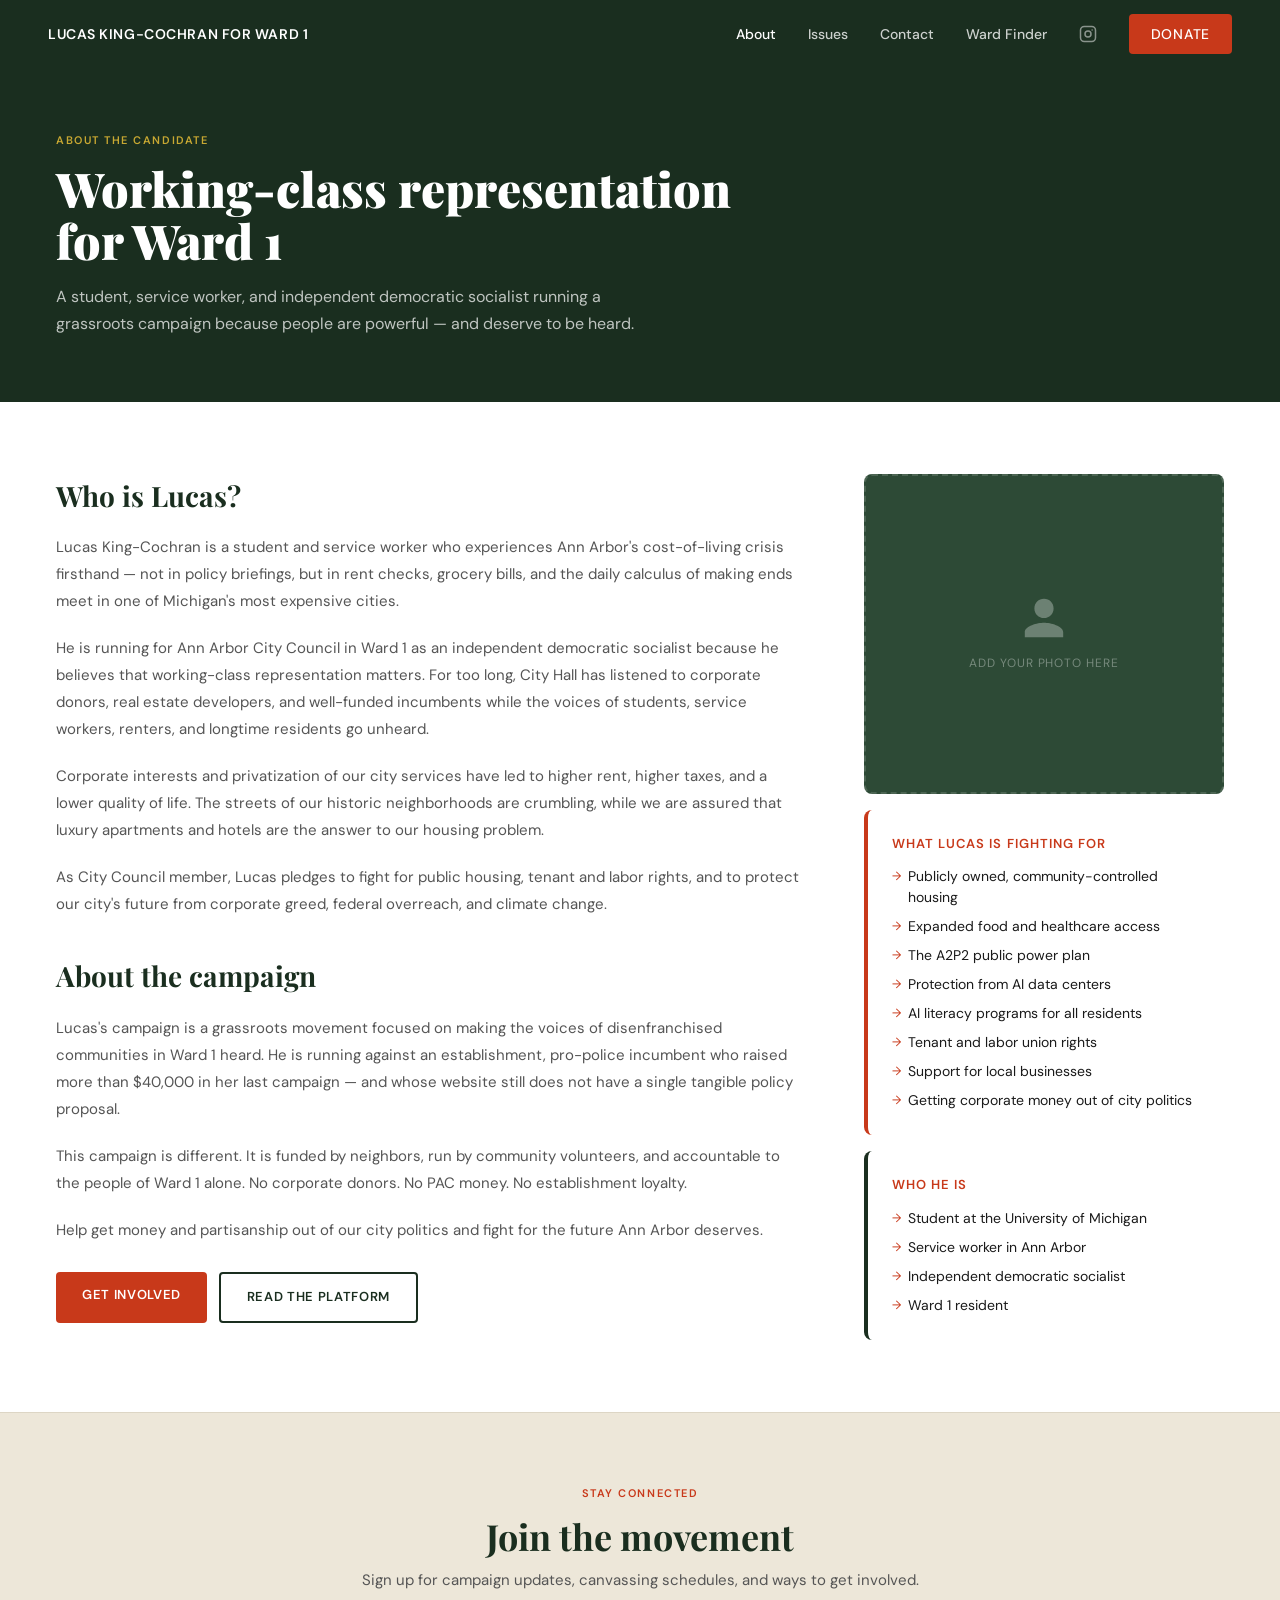
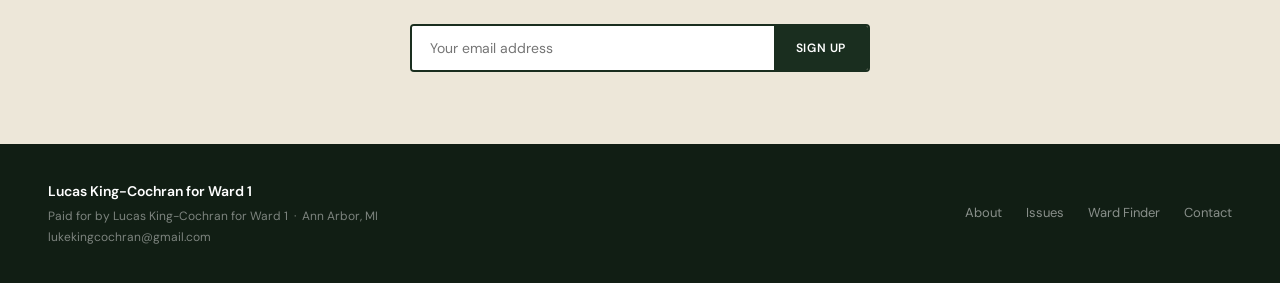
==== about.html @ 4eef2d91 "Add files via upload" ====
<!DOCTYPE html>
<html lang="en">
<head>
<meta charset="UTF-8">
<meta name="viewport" content="width=device-width, initial-scale=1.0">
<title>About Lucas — Lucas King-Cochran for Ward 1</title>
<link rel="stylesheet" href="style.css">
</head>
<body>

<nav>
  <a href="index.html" class="nav-logo">Lucas King-Cochran for Ward 1</a>
  <button class="nav-toggle" onclick="document.querySelector('.nav-links').classList.toggle('open')" aria-label="Menu">
    <span></span><span></span><span></span>
  </button>
  <div class="nav-links">
    <a href="about.html" class="active">About</a>
    <a href="issues.html">Issues</a>
    <a href="contact.html">Contact</a>
    <a href="ward-finder.html">Ward Finder</a>
    <a href="https://instagram.com" target="_blank" class="nav-icon" aria-label="Instagram">
      <svg width="18" height="18" viewBox="0 0 24 24" fill="none" stroke="rgba(255,255,255,0.7)" stroke-width="2" stroke-linecap="round" stroke-linejoin="round"><rect x="2" y="2" width="20" height="20" rx="5"/><circle cx="12" cy="12" r="4"/><circle cx="17.5" cy="6.5" r="1" fill="rgba(255,255,255,0.7)" stroke="none"/></svg>
    </a>
    <a href="contact.html#donate" class="nav-donate">Donate</a>
  </div>
</nav>

<div class="page-hero">
  <span class="eyebrow">About the candidate</span>
  <h1>Working-class representation<br>for Ward 1</h1>
  <p>A student, service worker, and independent democratic socialist running a grassroots campaign because people are powerful — and deserve to be heard.</p>
</div>

<section class="content-section white">
  <div class="bio-grid">
    <div class="bio-text">
      <h2>Who is Lucas?</h2>
      <p>Lucas King-Cochran is a student and service worker who experiences Ann Arbor's cost-of-living crisis firsthand — not in policy briefings, but in rent checks, grocery bills, and the daily calculus of making ends meet in one of Michigan's most expensive cities.</p>
      <p>He is running for Ann Arbor City Council in Ward 1 as an independent democratic socialist because he believes that working-class representation matters. For too long, City Hall has listened to corporate donors, real estate developers, and well-funded incumbents while the voices of students, service workers, renters, and longtime residents go unheard.</p>
      <p>Corporate interests and privatization of our city services have led to higher rent, higher taxes, and a lower quality of life. The streets of our historic neighborhoods are crumbling, while we are assured that luxury apartments and hotels are the answer to our housing problem.</p>
      <p>As City Council member, Lucas pledges to fight for public housing, tenant and labor rights, and to protect our city's future from corporate greed, federal overreach, and climate change.</p>

      <h2 style="margin-top:36px">About the campaign</h2>
      <p>Lucas's campaign is a grassroots movement focused on making the voices of disenfranchised communities in Ward 1 heard. He is running against an establishment, pro-police incumbent who raised more than $40,000 in her last campaign — and whose website still does not have a single tangible policy proposal.</p>
      <p>This campaign is different. It is funded by neighbors, run by community volunteers, and accountable to the people of Ward 1 alone. No corporate donors. No PAC money. No establishment loyalty.</p>
      <p>Help get money and partisanship out of our city politics and fight for the future Ann Arbor deserves.</p>
      <div style="margin-top:28px;display:flex;gap:12px;flex-wrap:wrap">
        <a href="contact.html" class="btn btn-primary">Get Involved</a>
        <a href="issues.html" class="btn btn-secondary">Read the Platform</a>
      </div>
    </div>
    <div class="bio-sidebar">
      <div class="photo-box" style="width:100%;height:320px;border-radius:8px">
        <svg viewBox="0 0 24 24" style="width:48px;height:48px;fill:rgba(255,255,255,0.3)"><path d="M12 12c2.7 0 4.8-2.1 4.8-4.8S14.7 2.4 12 2.4 7.2 4.5 7.2 7.2 9.3 12 12 12zm0 2.4c-3.2 0-9.6 1.6-9.6 4.8v2.4h19.2v-2.4c0-3.2-6.4-4.8-9.6-4.8z"/></svg>
        <p style="font-size:12px;color:rgba(255,255,255,0.35);letter-spacing:0.08em;text-transform:uppercase">Add your photo here</p>
      </div>
      <div class="sidebar-card">
        <h3>What Lucas is fighting for</h3>
        <ul>
          <li>Publicly owned, community-controlled housing</li>
          <li>Expanded food and healthcare access</li>
          <li>The A2P2 public power plan</li>
          <li>Protection from AI data centers</li>
          <li>AI literacy programs for all residents</li>
          <li>Tenant and labor union rights</li>
          <li>Support for local businesses</li>
          <li>Getting corporate money out of city politics</li>
        </ul>
      </div>
      <div class="sidebar-card" style="border-left-color:var(--green)">
        <h3>Who he is</h3>
        <ul>
          <li>Student at the University of Michigan</li>
          <li>Service worker in Ann Arbor</li>
          <li>Independent democratic socialist</li>
          <li>Ward 1 resident</li>
        </ul>
      </div>
    </div>
  </div>
</section>

<section class="signup">
  <div class="section-label">Stay connected</div>
  <div class="section-headline">Join the movement</div>
  <p class="signup-sub">Sign up for campaign updates, canvassing schedules, and ways to get involved.</p>
  <form class="signup-form" action="https://formspree.io/f/YOUR_FORM_ID" method="POST">
    <input type="email" name="email" placeholder="Your email address" required>
    <button type="submit">Sign Up</button>
  </form>
</section>

<footer>
  <div class="footer-info">
    <strong>Lucas King-Cochran for Ward 1</strong>
    <p>Paid for by Lucas King-Cochran for Ward 1 &nbsp;·&nbsp; Ann Arbor, MI<br>
    <a href="mailto:lukekingcochran@gmail.com" style="color:rgba(255,255,255,0.45);text-decoration:none">lukekingcochran@gmail.com</a></p>
  </div>
  <div class="footer-links">
    <a href="about.html">About</a>
    <a href="issues.html">Issues</a>
    <a href="ward-finder.html">Ward Finder</a>
    <a href="contact.html">Contact</a>
  </div>
</footer>

</body>
</html>
---- style.css ----
@import url('https://fonts.googleapis.com/css2?family=Playfair+Display:wght@700;900&family=DM+Sans:ital,wght@0,400;0,500;0,600;1,400&display=swap');

*, *::before, *::after { box-sizing: border-box; margin: 0; padding: 0; }

:root {
  --green: #1a2e1f;
  --green-mid: #2d4a36;
  --red: #c8391a;
  --gold: #c8a832;
  --cream: #f5f0e8;
  --cream-dark: #ede7d9;
  --text: #1a1a1a;
  --muted: #555;
  --white: #fff;
}

html { scroll-behavior: smooth; }
body { font-family: 'DM Sans', sans-serif; background: var(--cream); color: var(--text); line-height: 1.6; }

/* ── NAV ── */
nav {
  background: var(--green);
  padding: 0 48px;
  height: 68px;
  display: flex;
  align-items: center;
  justify-content: space-between;
  position: sticky;
  top: 0;
  z-index: 100;
}
.nav-logo {
  color: #fff;
  font-family: 'DM Sans', sans-serif;
  font-weight: 600;
  font-size: 14px;
  letter-spacing: 0.04em;
  text-transform: uppercase;
  text-decoration: none;
}
.nav-links {
  display: flex;
  align-items: center;
  gap: 32px;
}
.nav-links a {
  color: rgba(255,255,255,0.78);
  font-size: 14px;
  font-weight: 500;
  text-decoration: none;
  transition: color 0.15s;
}
.nav-links a:hover, .nav-links a.active { color: #fff; }
.nav-donate {
  background: var(--red);
  color: #fff !important;
  font-size: 13px;
  font-weight: 600;
  padding: 9px 22px;
  border-radius: 4px;
  letter-spacing: 0.05em;
  text-transform: uppercase;
  text-decoration: none;
  transition: background 0.15s;
}
.nav-donate:hover { background: #a82e15; }
.nav-icon { opacity: 0.7; transition: opacity 0.15s; }
.nav-icon:hover { opacity: 1; }
.nav-icon svg { display: block; }

/* Hamburger (mobile) */
.nav-toggle { display: none; background: none; border: none; cursor: pointer; padding: 4px; }
.nav-toggle span {
  display: block; width: 22px; height: 2px;
  background: #fff; margin: 5px 0; border-radius: 2px;
  transition: 0.2s;
}

/* ── HERO ── */
.hero {
  display: grid;
  grid-template-columns: 1fr 420px;
  min-height: 520px;
  background: var(--white);
  border-bottom: 1px solid var(--cream-dark);
}
.hero-left {
  padding: 64px 56px;
  display: flex;
  flex-direction: column;
  justify-content: center;
  gap: 20px;
}
.eyebrow {
  font-size: 11px;
  font-weight: 600;
  letter-spacing: 0.14em;
  text-transform: uppercase;
  color: var(--red);
}
.hero-headline {
  font-family: 'Playfair Display', serif;
  font-size: 52px;
  font-weight: 900;
  color: var(--green);
  line-height: 1.08;
}
.hero-headline em { color: var(--red); font-style: normal; }
.hero-sub {
  font-size: 16px;
  line-height: 1.7;
  color: var(--muted);
  max-width: 480px;
}
.hero-btns { display: flex; gap: 12px; margin-top: 8px; flex-wrap: wrap; }
.btn { display: inline-block; font-size: 13px; font-weight: 600; padding: 13px 26px; border-radius: 4px; text-decoration: none; text-transform: uppercase; letter-spacing: 0.05em; transition: 0.15s; }
.btn-primary { background: var(--red); color: #fff; }
.btn-primary:hover { background: #a82e15; }
.btn-secondary { background: transparent; color: var(--green); border: 2px solid var(--green); }
.btn-secondary:hover { background: var(--green); color: #fff; }
.btn-white { background: transparent; color: #fff; border: 2px solid rgba(255,255,255,0.5); }
.btn-white:hover { background: rgba(255,255,255,0.1); }
.btn-red { background: var(--red); color: #fff; }
.btn-red:hover { background: #a82e15; }

.hero-right {
  background: var(--green);
  display: flex;
  flex-direction: column;
  align-items: center;
  justify-content: flex-end;
  padding: 40px 40px 0;
  gap: 16px;
}
.photo-box {
  width: 280px;
  height: 340px;
  background: var(--green-mid);
  border-radius: 8px 8px 0 0;
  display: flex;
  flex-direction: column;
  align-items: center;
  justify-content: center;
  gap: 12px;
  border: 2px dashed rgba(255,255,255,0.15);
}
.photo-box svg { width: 48px; height: 48px; fill: rgba(255,255,255,0.3); }
.photo-box p { font-size: 12px; color: rgba(255,255,255,0.35); letter-spacing: 0.08em; text-transform: uppercase; }
.photo-box img { width: 100%; height: 100%; object-fit: cover; border-radius: 8px 8px 0 0; }
.hero-tag { color: rgba(255,255,255,0.75); font-size: 13px; font-weight: 500; padding-bottom: 10px; }

/* ── SLOGAN BAND ── */
.slogan-band {
  background: var(--red);
  padding: 22px 56px;
  display: flex;
  align-items: center;
  justify-content: space-between;
  gap: 24px;
}
.slogan-text { font-family: 'Playfair Display', serif; font-size: 22px; font-weight: 700; color: #fff; }
.slogan-sub { font-size: 14px; color: rgba(255,255,255,0.85); line-height: 1.5; max-width: 600px; }

/* ── PILLARS ── */
.pillars {
  background: var(--cream);
  padding: 72px 48px;
}
.section-label {
  font-size: 11px; font-weight: 600; letter-spacing: 0.14em;
  text-transform: uppercase; color: var(--red); margin-bottom: 12px;
}
.section-headline {
  font-family: 'Playfair Display', serif;
  font-size: 36px; font-weight: 700; color: var(--green);
  margin-bottom: 40px; line-height: 1.2;
}
.pillars-grid {
  display: grid;
  grid-template-columns: repeat(3, 1fr);
  gap: 24px;
}
.pillar-card {
  background: var(--white);
  border-radius: 8px;
  padding: 32px 26px;
  border-top: 4px solid var(--green);
  display: flex;
  flex-direction: column;
  gap: 12px;
}
.pillar-card.accent-red { border-top-color: var(--red); }
.pillar-card.accent-gold { border-top-color: var(--gold); }
.pillar-num { font-size: 11px; font-weight: 600; letter-spacing: 0.1em; text-transform: uppercase; color: var(--red); }
.pillar-card.accent-green .pillar-num { color: var(--green); }
.pillar-card.accent-gold .pillar-num { color: #8a6e1a; }
.pillar-title { font-family: 'Playfair Display', serif; font-size: 22px; font-weight: 700; color: var(--green); line-height: 1.2; }
.pillar-body { font-size: 14px; line-height: 1.7; color: var(--muted); flex: 1; }
.pillar-link { font-size: 12px; font-weight: 600; color: var(--red); text-transform: uppercase; letter-spacing: 0.06em; text-decoration: none; margin-top: 4px; }
.pillar-card.accent-green .pillar-link { color: var(--green); }
.pillar-card.accent-gold .pillar-link { color: #8a6e1a; }
.pillar-link:hover { text-decoration: underline; }

/* ── ABOUT BAND ── */
.about-band {
  background: var(--green);
  padding: 72px 48px;
  display: grid;
  grid-template-columns: 1fr 1fr;
  gap: 64px;
  align-items: center;
}
.about-label { font-size: 11px; font-weight: 600; letter-spacing: 0.14em; text-transform: uppercase; color: var(--gold); margin-bottom: 12px; }
.about-headline { font-family: 'Playfair Display', serif; font-size: 34px; font-weight: 700; color: #fff; line-height: 1.2; margin-bottom: 20px; }
.about-body { font-size: 15px; line-height: 1.75; color: rgba(255,255,255,0.72); margin-bottom: 24px; }
.statement-block {
  border-left: 3px solid var(--red);
  padding: 20px 24px;
  background: rgba(255,255,255,0.06);
  border-radius: 0 6px 6px 0;
}
.statement-block p { font-size: 15px; line-height: 1.75; color: rgba(255,255,255,0.8); }

/* ── SIGNUP ── */
.signup {
  background: var(--cream-dark);
  padding: 72px 48px;
  text-align: center;
  border-top: 1px solid #ddd6c5;
}
.signup .section-label { display: block; }
.signup .section-headline { margin-bottom: 10px; }
.signup-sub { font-size: 15px; color: var(--muted); margin-bottom: 32px; }
.signup-form {
  display: flex;
  max-width: 460px;
  margin: 0 auto;
  border: 2px solid var(--green);
  border-radius: 4px;
  overflow: hidden;
}
.signup-form input {
  flex: 1;
  padding: 13px 18px;
  font-size: 14px;
  font-family: 'DM Sans', sans-serif;
  border: none;
  outline: none;
  background: #fff;
  color: var(--text);
}
.signup-form button {
  background: var(--green);
  color: #fff;
  font-size: 12px;
  font-weight: 600;
  padding: 13px 22px;
  border: none;
  font-family: 'DM Sans', sans-serif;
  text-transform: uppercase;
  letter-spacing: 0.05em;
  cursor: pointer;
  white-space: nowrap;
  transition: background 0.15s;
}
.signup-form button:hover { background: var(--green-mid); }

/* ── FOOTER ── */
footer {
  background: #111e14;
  padding: 36px 48px;
  display: flex;
  align-items: center;
  justify-content: space-between;
  gap: 24px;
  flex-wrap: wrap;
}
.footer-info strong { display: block; color: #fff; font-size: 14px; font-weight: 600; margin-bottom: 4px; }
.footer-info p { color: rgba(255,255,255,0.45); font-size: 12px; line-height: 1.7; }
.footer-links { display: flex; gap: 24px; flex-wrap: wrap; }
.footer-links a { color: rgba(255,255,255,0.5); font-size: 13px; text-decoration: none; transition: color 0.15s; }
.footer-links a:hover { color: #fff; }

/* ── PAGE HERO (inner pages) ── */
.page-hero {
  background: var(--green);
  padding: 64px 56px;
}
.page-hero .eyebrow { color: var(--gold); margin-bottom: 12px; display: block; }
.page-hero h1 { font-family: 'Playfair Display', serif; font-size: 48px; font-weight: 900; color: #fff; line-height: 1.1; }
.page-hero p { font-size: 16px; color: rgba(255,255,255,0.72); margin-top: 16px; max-width: 600px; line-height: 1.7; }

/* ── CONTENT SECTIONS ── */
.content-section { padding: 72px 56px; }
.content-section.white { background: var(--white); }
.content-section.cream { background: var(--cream); }

/* ── ABOUT PAGE ── */
.bio-grid { display: grid; grid-template-columns: 1fr 360px; gap: 64px; align-items: start; }
.bio-text h2 { font-family: 'Playfair Display', serif; font-size: 28px; font-weight: 700; color: var(--green); margin-bottom: 16px; }
.bio-text p { font-size: 15px; line-height: 1.8; color: var(--muted); margin-bottom: 20px; }
.bio-text p:last-child { margin-bottom: 0; }
.bio-sidebar { display: flex; flex-direction: column; gap: 16px; }
.sidebar-card { background: var(--white); border-radius: 8px; padding: 24px; border-left: 4px solid var(--red); }
.sidebar-card h3 { font-size: 13px; font-weight: 600; letter-spacing: 0.08em; text-transform: uppercase; color: var(--red); margin-bottom: 12px; }
.sidebar-card ul { list-style: none; display: flex; flex-direction: column; gap: 8px; }
.sidebar-card ul li { font-size: 14px; color: var(--text); padding-left: 16px; position: relative; line-height: 1.5; }
.sidebar-card ul li::before { content: '→'; position: absolute; left: 0; color: var(--red); font-size: 12px; top: 1px; }

/* ── ISSUES PAGE ── */
.issues-placeholder {
  background: var(--white);
  border: 2px dashed var(--cream-dark);
  border-radius: 8px;
  padding: 80px 40px;
  text-align: center;
}
.issues-placeholder h2 { font-family: 'Playfair Display', serif; font-size: 28px; color: var(--green); margin-bottom: 12px; }
.issues-placeholder p { font-size: 15px; color: var(--muted); max-width: 480px; margin: 0 auto; line-height: 1.7; }

/* ── CONTACT PAGE ── */
.contact-grid { display: grid; grid-template-columns: 1fr 360px; gap: 64px; align-items: start; }
.contact-form { display: flex; flex-direction: column; gap: 16px; }
.form-row { display: grid; grid-template-columns: 1fr 1fr; gap: 16px; }
.form-group { display: flex; flex-direction: column; gap: 6px; }
.form-group label { font-size: 13px; font-weight: 600; color: var(--green); }
.form-group input, .form-group textarea, .form-group select {
  padding: 11px 14px;
  border: 1.5px solid #d4cec4;
  border-radius: 4px;
  font-size: 14px;
  font-family: 'DM Sans', sans-serif;
  color: var(--text);
  background: var(--white);
  outline: none;
  transition: border-color 0.15s;
}
.form-group input:focus, .form-group textarea:focus { border-color: var(--green); }
.form-group textarea { resize: vertical; min-height: 130px; }
.form-submit { background: var(--red); color: #fff; border: none; border-radius: 4px; padding: 13px 28px; font-size: 13px; font-weight: 600; font-family: 'DM Sans', sans-serif; text-transform: uppercase; letter-spacing: 0.05em; cursor: pointer; align-self: flex-start; transition: background 0.15s; }
.form-submit:hover { background: #a82e15; }
.contact-sidebar { display: flex; flex-direction: column; gap: 24px; }
.contact-card { background: var(--white); border-radius: 8px; padding: 24px; border-top: 3px solid var(--green); }
.contact-card h3 { font-size: 12px; font-weight: 600; letter-spacing: 0.1em; text-transform: uppercase; color: var(--muted); margin-bottom: 8px; }
.contact-card a { font-size: 17px; font-weight: 600; color: var(--green); text-decoration: none; display: block; }
.contact-card a:hover { color: var(--red); }
.contact-card p { font-size: 13px; color: var(--muted); margin-top: 6px; line-height: 1.6; }

/* ── WARD FINDER PAGE ── */
.ward-intro { max-width: 680px; }
.ward-intro p { font-size: 15px; line-height: 1.75; color: var(--muted); margin-bottom: 16px; }
.map-frame { border-radius: 10px; overflow: hidden; border: 2px solid var(--cream-dark); margin-top: 32px; }
.map-frame iframe { display: block; width: 100%; height: 680px; border: none; }

/* ── RESPONSIVE ── */
@media (max-width: 900px) {
  nav { padding: 0 24px; }
  .nav-links { display: none; flex-direction: column; position: absolute; top: 68px; left: 0; right: 0; background: var(--green); padding: 20px 24px; gap: 16px; }
  .nav-links.open { display: flex; }
  .nav-toggle { display: block; }
  .hero { grid-template-columns: 1fr; }
  .hero-right { display: none; }
  .hero-left { padding: 48px 28px; }
  .hero-headline { font-size: 38px; }
  .slogan-band { padding: 20px 28px; flex-direction: column; align-items: flex-start; }
  .pillars { padding: 48px 24px; }
  .pillars-grid { grid-template-columns: 1fr; }
  .about-band { grid-template-columns: 1fr; padding: 48px 28px; gap: 32px; }
  .signup { padding: 48px 24px; }
  .bio-grid, .contact-grid { grid-template-columns: 1fr; }
  .content-section { padding: 48px 28px; }
  .page-hero { padding: 48px 28px; }
  .page-hero h1 { font-size: 36px; }
  footer { padding: 32px 28px; flex-direction: column; align-items: flex-start; }
  .form-row { grid-template-columns: 1fr; }
}
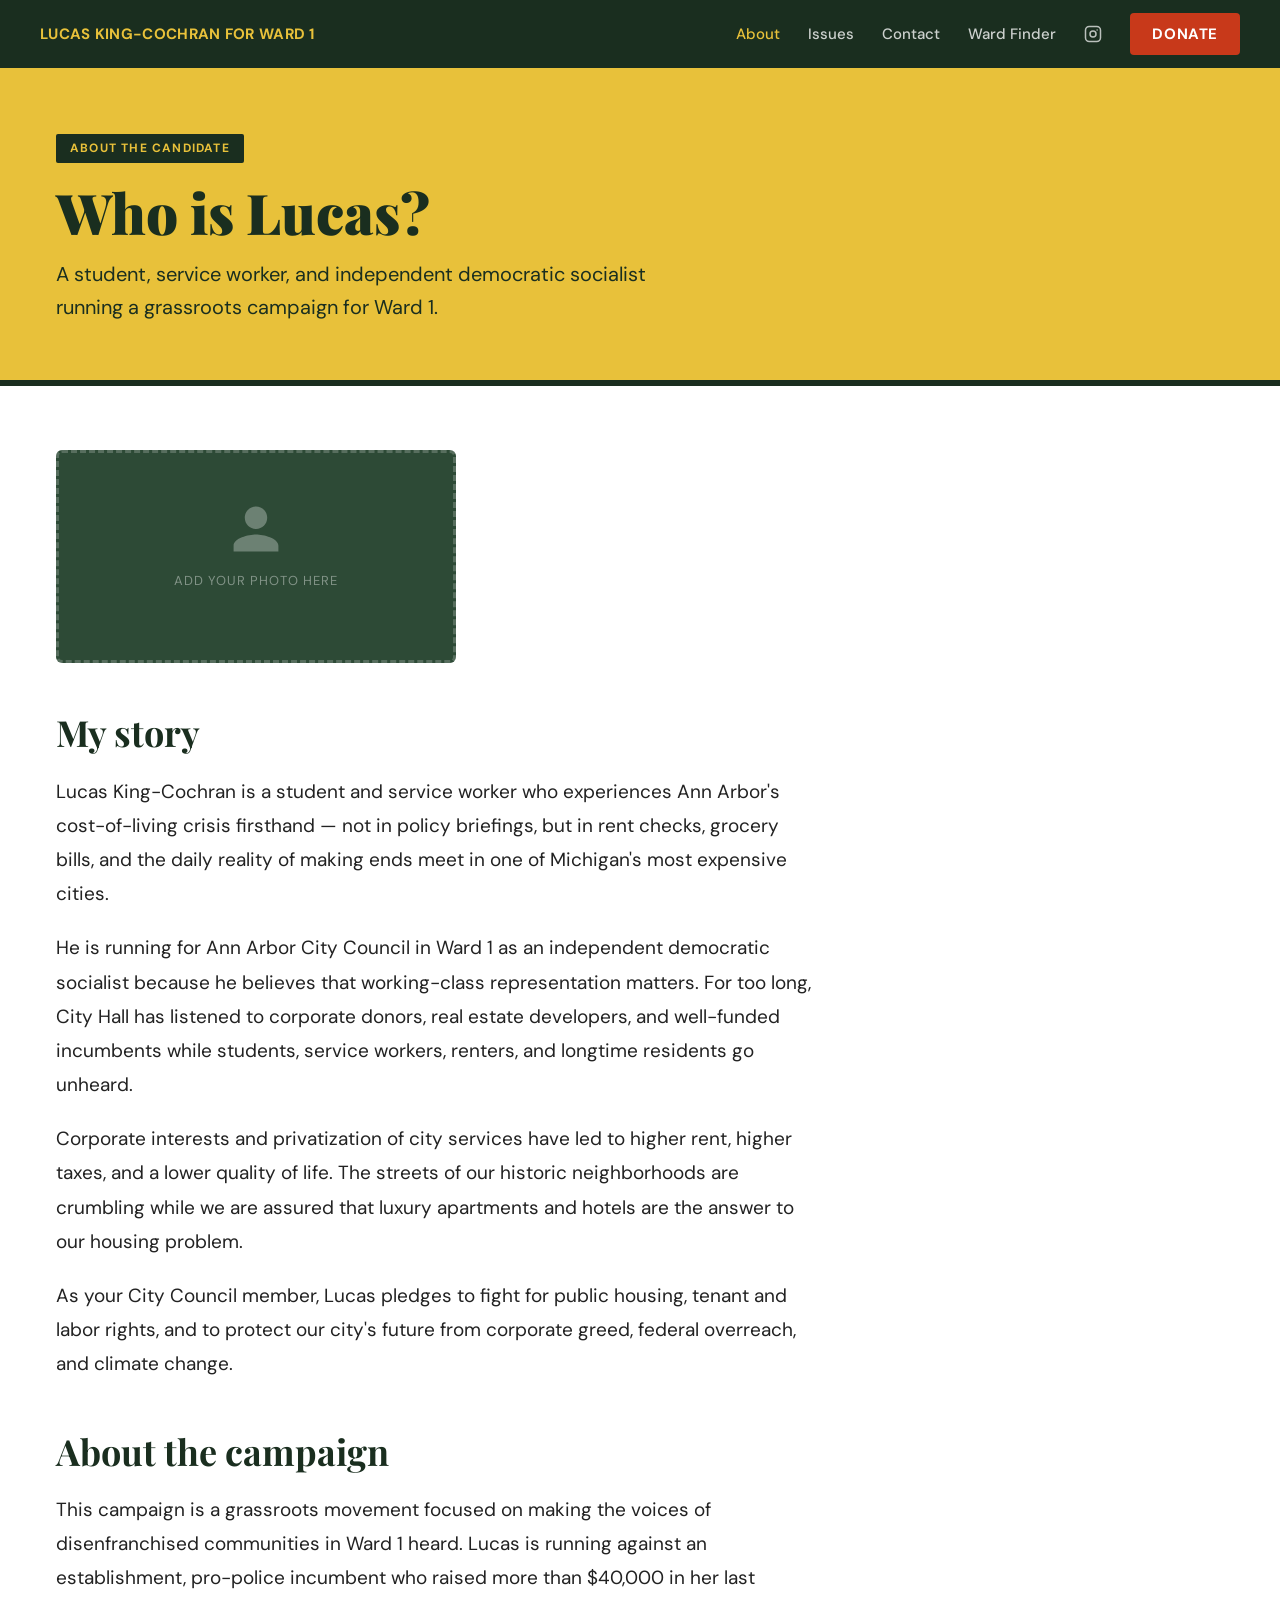
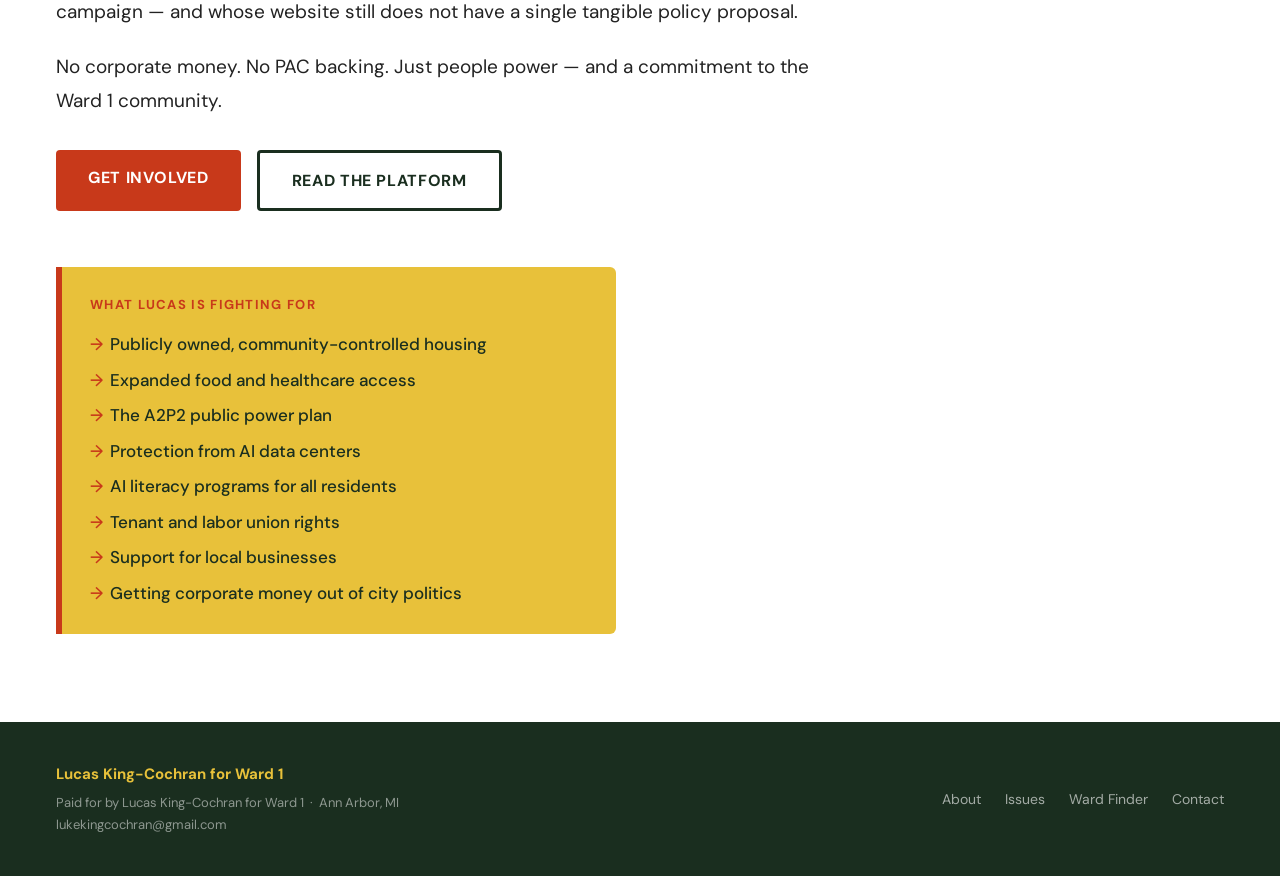
==== commit 69463397: "Add files via upload" ====
--- a/about.html
+++ b/about.html
@@ -26,75 +26,52 @@
 </nav>
 
 <div class="page-hero">
-  <span class="eyebrow">About the candidate</span>
-  <h1>Working-class representation<br>for Ward 1</h1>
-  <p>A student, service worker, and independent democratic socialist running a grassroots campaign because people are powerful — and deserve to be heard.</p>
+  <div class="tag">About the candidate</div>
+  <h1>Who is Lucas?</h1>
+  <p>A student, service worker, and independent democratic socialist running a grassroots campaign for Ward 1.</p>
 </div>
 
 <section class="content-section white">
-  <div class="bio-grid">
-    <div class="bio-text">
-      <h2>Who is Lucas?</h2>
-      <p>Lucas King-Cochran is a student and service worker who experiences Ann Arbor's cost-of-living crisis firsthand — not in policy briefings, but in rent checks, grocery bills, and the daily calculus of making ends meet in one of Michigan's most expensive cities.</p>
-      <p>He is running for Ann Arbor City Council in Ward 1 as an independent democratic socialist because he believes that working-class representation matters. For too long, City Hall has listened to corporate donors, real estate developers, and well-funded incumbents while the voices of students, service workers, renters, and longtime residents go unheard.</p>
-      <p>Corporate interests and privatization of our city services have led to higher rent, higher taxes, and a lower quality of life. The streets of our historic neighborhoods are crumbling, while we are assured that luxury apartments and hotels are the answer to our housing problem.</p>
-      <p>As City Council member, Lucas pledges to fight for public housing, tenant and labor rights, and to protect our city's future from corporate greed, federal overreach, and climate change.</p>
+  <div class="photo-box" style="max-width:400px;margin-bottom:48px">
+    <svg viewBox="0 0 24 24"><path d="M12 12c2.7 0 4.8-2.1 4.8-4.8S14.7 2.4 12 2.4 7.2 4.5 7.2 7.2 9.3 12 12 12zm0 2.4c-3.2 0-9.6 1.6-9.6 4.8v2.4h19.2v-2.4c0-3.2-6.4-4.8-9.6-4.8z"/></svg>
+    <p>Add your photo here</p>
+  </div>
 
-      <h2 style="margin-top:36px">About the campaign</h2>
-      <p>Lucas's campaign is a grassroots movement focused on making the voices of disenfranchised communities in Ward 1 heard. He is running against an establishment, pro-police incumbent who raised more than $40,000 in her last campaign — and whose website still does not have a single tangible policy proposal.</p>
-      <p>This campaign is different. It is funded by neighbors, run by community volunteers, and accountable to the people of Ward 1 alone. No corporate donors. No PAC money. No establishment loyalty.</p>
-      <p>Help get money and partisanship out of our city politics and fight for the future Ann Arbor deserves.</p>
-      <div style="margin-top:28px;display:flex;gap:12px;flex-wrap:wrap">
-        <a href="contact.html" class="btn btn-primary">Get Involved</a>
-        <a href="issues.html" class="btn btn-secondary">Read the Platform</a>
-      </div>
-    </div>
-    <div class="bio-sidebar">
-      <div class="photo-box" style="width:100%;height:320px;border-radius:8px">
-        <svg viewBox="0 0 24 24" style="width:48px;height:48px;fill:rgba(255,255,255,0.3)"><path d="M12 12c2.7 0 4.8-2.1 4.8-4.8S14.7 2.4 12 2.4 7.2 4.5 7.2 7.2 9.3 12 12 12zm0 2.4c-3.2 0-9.6 1.6-9.6 4.8v2.4h19.2v-2.4c0-3.2-6.4-4.8-9.6-4.8z"/></svg>
-        <p style="font-size:12px;color:rgba(255,255,255,0.35);letter-spacing:0.08em;text-transform:uppercase">Add your photo here</p>
-      </div>
-      <div class="sidebar-card">
-        <h3>What Lucas is fighting for</h3>
-        <ul>
-          <li>Publicly owned, community-controlled housing</li>
-          <li>Expanded food and healthcare access</li>
-          <li>The A2P2 public power plan</li>
-          <li>Protection from AI data centers</li>
-          <li>AI literacy programs for all residents</li>
-          <li>Tenant and labor union rights</li>
-          <li>Support for local businesses</li>
-          <li>Getting corporate money out of city politics</li>
-        </ul>
-      </div>
-      <div class="sidebar-card" style="border-left-color:var(--green)">
-        <h3>Who he is</h3>
-        <ul>
-          <li>Student at the University of Michigan</li>
-          <li>Service worker in Ann Arbor</li>
-          <li>Independent democratic socialist</li>
-          <li>Ward 1 resident</li>
-        </ul>
-      </div>
-    </div>
+  <h2 style="font-family:'Playfair Display',serif;font-size:36px;font-weight:700;color:var(--green);margin-bottom:20px">My story</h2>
+  <p style="font-size:19px;line-height:1.8;color:#222;margin-bottom:20px;max-width:760px">Lucas King-Cochran is a student and service worker who experiences Ann Arbor's cost-of-living crisis firsthand — not in policy briefings, but in rent checks, grocery bills, and the daily reality of making ends meet in one of Michigan's most expensive cities.</p>
+  <p style="font-size:19px;line-height:1.8;color:#222;margin-bottom:20px;max-width:760px">He is running for Ann Arbor City Council in Ward 1 as an independent democratic socialist because he believes that working-class representation matters. For too long, City Hall has listened to corporate donors, real estate developers, and well-funded incumbents while students, service workers, renters, and longtime residents go unheard.</p>
+  <p style="font-size:19px;line-height:1.8;color:#222;margin-bottom:20px;max-width:760px">Corporate interests and privatization of city services have led to higher rent, higher taxes, and a lower quality of life. The streets of our historic neighborhoods are crumbling while we are assured that luxury apartments and hotels are the answer to our housing problem.</p>
+  <p style="font-size:19px;line-height:1.8;color:#222;margin-bottom:20px;max-width:760px">As your City Council member, Lucas pledges to fight for public housing, tenant and labor rights, and to protect our city's future from corporate greed, federal overreach, and climate change.</p>
+
+  <h2 style="font-family:'Playfair Display',serif;font-size:36px;font-weight:700;color:var(--green);margin:48px 0 20px">About the campaign</h2>
+  <p style="font-size:19px;line-height:1.8;color:#222;margin-bottom:20px;max-width:760px">This campaign is a grassroots movement focused on making the voices of disenfranchised communities in Ward 1 heard. Lucas is running against an establishment, pro-police incumbent who raised more than $40,000 in her last campaign — and whose website still does not have a single tangible policy proposal.</p>
+  <p style="font-size:19px;line-height:1.8;color:#222;margin-bottom:32px;max-width:760px">No corporate money. No PAC backing. Just people power — and a commitment to the Ward 1 community.</p>
+
+  <div style="display:flex;gap:16px;flex-wrap:wrap">
+    <a href="contact.html" class="btn btn-red">Get Involved</a>
+    <a href="issues.html" class="btn btn-outline">Read the Platform</a>
   </div>
-</section>
 
-<section class="signup">
-  <div class="section-label">Stay connected</div>
-  <div class="section-headline">Join the movement</div>
-  <p class="signup-sub">Sign up for campaign updates, canvassing schedules, and ways to get involved.</p>
-  <form class="signup-form" action="https://formspree.io/f/YOUR_FORM_ID" method="POST">
-    <input type="email" name="email" placeholder="Your email address" required>
-    <button type="submit">Sign Up</button>
-  </form>
+  <div class="sidebar-card" style="margin-top:56px;max-width:560px">
+    <h3>What Lucas is fighting for</h3>
+    <ul>
+      <li>Publicly owned, community-controlled housing</li>
+      <li>Expanded food and healthcare access</li>
+      <li>The A2P2 public power plan</li>
+      <li>Protection from AI data centers</li>
+      <li>AI literacy programs for all residents</li>
+      <li>Tenant and labor union rights</li>
+      <li>Support for local businesses</li>
+      <li>Getting corporate money out of city politics</li>
+    </ul>
+  </div>
 </section>
 
 <footer>
   <div class="footer-info">
     <strong>Lucas King-Cochran for Ward 1</strong>
     <p>Paid for by Lucas King-Cochran for Ward 1 &nbsp;·&nbsp; Ann Arbor, MI<br>
-    <a href="mailto:lukekingcochran@gmail.com" style="color:rgba(255,255,255,0.45);text-decoration:none">lukekingcochran@gmail.com</a></p>
+    <a href="mailto:lukekingcochran@gmail.com">lukekingcochran@gmail.com</a></p>
   </div>
   <div class="footer-links">
     <a href="about.html">About</a>
--- a/style.css
+++ b/style.css
@@ -1,376 +1,163 @@
-@import url('https://fonts.googleapis.com/css2?family=Playfair+Display:wght@700;900&family=DM+Sans:ital,wght@0,400;0,500;0,600;1,400&display=swap');
+@import url('https://fonts.googleapis.com/css2?family=Playfair+Display:wght@700;900&family=DM+Sans:wght@400;500;700&display=swap');
 
 *, *::before, *::after { box-sizing: border-box; margin: 0; padding: 0; }
 
 :root {
   --green: #1a2e1f;
-  --green-mid: #2d4a36;
   --red: #c8391a;
-  --gold: #c8a832;
-  --cream: #f5f0e8;
-  --cream-dark: #ede7d9;
-  --text: #1a1a1a;
-  --muted: #555;
-  --white: #fff;
+  --yellow: #e8c13a;
+  --white: #ffffff;
 }
 
 html { scroll-behavior: smooth; }
-body { font-family: 'DM Sans', sans-serif; background: var(--cream); color: var(--text); line-height: 1.6; }
+body { font-family: 'DM Sans', sans-serif; background: var(--yellow); color: var(--green); line-height: 1.6; font-size: 18px; }
 
-/* ── NAV ── */
-nav {
-  background: var(--green);
-  padding: 0 48px;
-  height: 68px;
-  display: flex;
-  align-items: center;
-  justify-content: space-between;
-  position: sticky;
-  top: 0;
-  z-index: 100;
-}
-.nav-logo {
-  color: #fff;
-  font-family: 'DM Sans', sans-serif;
-  font-weight: 600;
-  font-size: 14px;
-  letter-spacing: 0.04em;
-  text-transform: uppercase;
-  text-decoration: none;
-}
-.nav-links {
-  display: flex;
-  align-items: center;
-  gap: 32px;
-}
-.nav-links a {
-  color: rgba(255,255,255,0.78);
-  font-size: 14px;
-  font-weight: 500;
-  text-decoration: none;
-  transition: color 0.15s;
-}
-.nav-links a:hover, .nav-links a.active { color: #fff; }
-.nav-donate {
-  background: var(--red);
-  color: #fff !important;
-  font-size: 13px;
-  font-weight: 600;
-  padding: 9px 22px;
-  border-radius: 4px;
-  letter-spacing: 0.05em;
-  text-transform: uppercase;
-  text-decoration: none;
-  transition: background 0.15s;
-}
-.nav-donate:hover { background: #a82e15; }
-.nav-icon { opacity: 0.7; transition: opacity 0.15s; }
-.nav-icon:hover { opacity: 1; }
+/* NAV */
+nav { background: var(--green); padding: 0 40px; height: 68px; display: flex; align-items: center; justify-content: space-between; position: sticky; top: 0; z-index: 100; }
+.nav-logo { color: var(--yellow); font-weight: 700; font-size: 15px; letter-spacing: 0.02em; text-decoration: none; text-transform: uppercase; }
+.nav-links { display: flex; align-items: center; gap: 28px; }
+.nav-links a { color: rgba(255,255,255,0.78); font-size: 15px; font-weight: 500; text-decoration: none; transition: color 0.15s; }
+.nav-links a:hover, .nav-links a.active { color: var(--yellow); }
+.nav-donate { background: var(--red) !important; color: #fff !important; font-weight: 700 !important; padding: 9px 22px; border-radius: 4px; text-transform: uppercase; font-size: 14px; letter-spacing: 0.04em; }
 .nav-icon svg { display: block; }
+.nav-toggle { display: none; background: none; border: none; cursor: pointer; padding: 4px; }
+.nav-toggle span { display: block; width: 24px; height: 2.5px; background: #fff; margin: 5px 0; border-radius: 2px; }
 
-/* Hamburger (mobile) */
-.nav-toggle { display: none; background: none; border: none; cursor: pointer; padding: 4px; }
-.nav-toggle span {
-  display: block; width: 22px; height: 2px;
-  background: #fff; margin: 5px 0; border-radius: 2px;
-  transition: 0.2s;
-}
-
-/* ── HERO ── */
-.hero {
-  display: grid;
-  grid-template-columns: 1fr 420px;
-  min-height: 520px;
-  background: var(--white);
-  border-bottom: 1px solid var(--cream-dark);
-}
-.hero-left {
-  padding: 64px 56px;
-  display: flex;
-  flex-direction: column;
-  justify-content: center;
-  gap: 20px;
-}
-.eyebrow {
-  font-size: 11px;
-  font-weight: 600;
-  letter-spacing: 0.14em;
-  text-transform: uppercase;
-  color: var(--red);
-}
-.hero-headline {
-  font-family: 'Playfair Display', serif;
-  font-size: 52px;
-  font-weight: 900;
-  color: var(--green);
-  line-height: 1.08;
-}
-.hero-headline em { color: var(--red); font-style: normal; }
-.hero-sub {
-  font-size: 16px;
-  line-height: 1.7;
-  color: var(--muted);
-  max-width: 480px;
-}
-.hero-btns { display: flex; gap: 12px; margin-top: 8px; flex-wrap: wrap; }
-.btn { display: inline-block; font-size: 13px; font-weight: 600; padding: 13px 26px; border-radius: 4px; text-decoration: none; text-transform: uppercase; letter-spacing: 0.05em; transition: 0.15s; }
-.btn-primary { background: var(--red); color: #fff; }
-.btn-primary:hover { background: #a82e15; }
-.btn-secondary { background: transparent; color: var(--green); border: 2px solid var(--green); }
-.btn-secondary:hover { background: var(--green); color: #fff; }
-.btn-white { background: transparent; color: #fff; border: 2px solid rgba(255,255,255,0.5); }
-.btn-white:hover { background: rgba(255,255,255,0.1); }
+/* BUTTONS */
+.btn { display: inline-block; font-size: 16px; font-weight: 700; padding: 15px 32px; border-radius: 4px; text-decoration: none; text-transform: uppercase; letter-spacing: 0.04em; transition: 0.15s; cursor: pointer; border: none; font-family: 'DM Sans', sans-serif; }
+.btn-green { background: var(--green); color: var(--yellow); }
+.btn-green:hover { background: #0e1c12; }
 .btn-red { background: var(--red); color: #fff; }
 .btn-red:hover { background: #a82e15; }
+.btn-outline { background: transparent; color: var(--green); border: 3px solid var(--green); }
+.btn-outline:hover { background: var(--green); color: var(--yellow); }
+.btn-outline-white { background: transparent; color: #fff; border: 3px solid rgba(255,255,255,0.55); }
+.btn-outline-white:hover { background: rgba(255,255,255,0.1); }
 
-.hero-right {
-  background: var(--green);
-  display: flex;
-  flex-direction: column;
-  align-items: center;
-  justify-content: flex-end;
-  padding: 40px 40px 0;
-  gap: 16px;
-}
-.photo-box {
-  width: 280px;
-  height: 340px;
-  background: var(--green-mid);
-  border-radius: 8px 8px 0 0;
-  display: flex;
-  flex-direction: column;
-  align-items: center;
-  justify-content: center;
-  gap: 12px;
-  border: 2px dashed rgba(255,255,255,0.15);
-}
-.photo-box svg { width: 48px; height: 48px; fill: rgba(255,255,255,0.3); }
-.photo-box p { font-size: 12px; color: rgba(255,255,255,0.35); letter-spacing: 0.08em; text-transform: uppercase; }
-.photo-box img { width: 100%; height: 100%; object-fit: cover; border-radius: 8px 8px 0 0; }
-.hero-tag { color: rgba(255,255,255,0.75); font-size: 13px; font-weight: 500; padding-bottom: 10px; }
+/* HERO */
+.hero { background: var(--yellow); padding: 72px 56px 64px; border-bottom: 6px solid var(--green); }
+.hero-tag { display: inline-block; background: var(--green); color: var(--yellow); font-size: 13px; font-weight: 700; letter-spacing: 0.1em; text-transform: uppercase; padding: 6px 16px; border-radius: 2px; margin-bottom: 28px; }
+.hero h1 { font-family: 'Playfair Display', serif; font-size: 72px; font-weight: 900; color: var(--green); line-height: 1.0; margin-bottom: 28px; }
+.hero h1 em { color: var(--red); font-style: normal; }
+.hero-intro { font-size: 22px; line-height: 1.65; color: var(--green); max-width: 680px; font-weight: 500; margin-bottom: 36px; }
+.hero-btns { display: flex; gap: 16px; flex-wrap: wrap; }
 
-/* ── SLOGAN BAND ── */
-.slogan-band {
-  background: var(--red);
-  padding: 22px 56px;
-  display: flex;
-  align-items: center;
-  justify-content: space-between;
-  gap: 24px;
-}
-.slogan-text { font-family: 'Playfair Display', serif; font-size: 22px; font-weight: 700; color: #fff; }
-.slogan-sub { font-size: 14px; color: rgba(255,255,255,0.85); line-height: 1.5; max-width: 600px; }
+/* RED STATEMENT BAND */
+.statement-band { background: var(--red); padding: 52px 56px; border-bottom: 6px solid var(--green); }
+.statement-band h2 { font-family: 'Playfair Display', serif; font-size: 40px; font-weight: 900; color: #fff; line-height: 1.2; margin-bottom: 20px; max-width: 820px; }
+.statement-band p { font-size: 20px; line-height: 1.7; color: rgba(255,255,255,0.9); max-width: 760px; }
 
-/* ── PILLARS ── */
-.pillars {
-  background: var(--cream);
-  padding: 72px 48px;
-}
-.section-label {
-  font-size: 11px; font-weight: 600; letter-spacing: 0.14em;
-  text-transform: uppercase; color: var(--red); margin-bottom: 12px;
-}
-.section-headline {
-  font-family: 'Playfair Display', serif;
-  font-size: 36px; font-weight: 700; color: var(--green);
-  margin-bottom: 40px; line-height: 1.2;
-}
-.pillars-grid {
-  display: grid;
-  grid-template-columns: repeat(3, 1fr);
-  gap: 24px;
-}
-.pillar-card {
-  background: var(--white);
-  border-radius: 8px;
-  padding: 32px 26px;
-  border-top: 4px solid var(--green);
-  display: flex;
-  flex-direction: column;
-  gap: 12px;
-}
-.pillar-card.accent-red { border-top-color: var(--red); }
-.pillar-card.accent-gold { border-top-color: var(--gold); }
-.pillar-num { font-size: 11px; font-weight: 600; letter-spacing: 0.1em; text-transform: uppercase; color: var(--red); }
-.pillar-card.accent-green .pillar-num { color: var(--green); }
-.pillar-card.accent-gold .pillar-num { color: #8a6e1a; }
-.pillar-title { font-family: 'Playfair Display', serif; font-size: 22px; font-weight: 700; color: var(--green); line-height: 1.2; }
-.pillar-body { font-size: 14px; line-height: 1.7; color: var(--muted); flex: 1; }
-.pillar-link { font-size: 12px; font-weight: 600; color: var(--red); text-transform: uppercase; letter-spacing: 0.06em; text-decoration: none; margin-top: 4px; }
-.pillar-card.accent-green .pillar-link { color: var(--green); }
-.pillar-card.accent-gold .pillar-link { color: #8a6e1a; }
-.pillar-link:hover { text-decoration: underline; }
+/* PILLARS */
+.pillars { background: var(--green); padding: 64px 56px; border-bottom: 6px solid var(--yellow); }
+.pillars-label { font-size: 13px; font-weight: 700; letter-spacing: 0.12em; text-transform: uppercase; color: var(--yellow); margin-bottom: 12px; }
+.pillars h2 { font-family: 'Playfair Display', serif; font-size: 44px; font-weight: 900; color: #fff; margin-bottom: 48px; line-height: 1.1; }
+.pillars-grid { display: grid; grid-template-columns: repeat(3,1fr); gap: 24px; }
+.pillar { background: var(--yellow); border-radius: 6px; padding: 32px 28px; display: flex; flex-direction: column; gap: 14px; }
+.pillar-num { font-size: 12px; font-weight: 700; letter-spacing: 0.12em; text-transform: uppercase; color: var(--red); }
+.pillar h3 { font-family: 'Playfair Display', serif; font-size: 26px; font-weight: 700; color: var(--green); line-height: 1.2; }
+.pillar p { font-size: 16px; line-height: 1.7; color: #2a3d2e; flex: 1; }
+.pillar a { font-size: 14px; font-weight: 700; color: var(--red); text-decoration: none; text-transform: uppercase; letter-spacing: 0.06em; }
+.pillar a:hover { text-decoration: underline; }
 
-/* ── ABOUT BAND ── */
-.about-band {
-  background: var(--green);
-  padding: 72px 48px;
-  display: grid;
-  grid-template-columns: 1fr 1fr;
-  gap: 64px;
-  align-items: center;
-}
-.about-label { font-size: 11px; font-weight: 600; letter-spacing: 0.14em; text-transform: uppercase; color: var(--gold); margin-bottom: 12px; }
-.about-headline { font-family: 'Playfair Display', serif; font-size: 34px; font-weight: 700; color: #fff; line-height: 1.2; margin-bottom: 20px; }
-.about-body { font-size: 15px; line-height: 1.75; color: rgba(255,255,255,0.72); margin-bottom: 24px; }
-.statement-block {
-  border-left: 3px solid var(--red);
-  padding: 20px 24px;
-  background: rgba(255,255,255,0.06);
-  border-radius: 0 6px 6px 0;
-}
-.statement-block p { font-size: 15px; line-height: 1.75; color: rgba(255,255,255,0.8); }
+/* ABOUT SECTION */
+.about-section { background: var(--white); padding: 64px 56px; border-bottom: 6px solid var(--yellow); }
+.about-section .label { font-size: 13px; font-weight: 700; letter-spacing: 0.12em; text-transform: uppercase; color: var(--red); margin-bottom: 12px; }
+.about-section h2 { font-family: 'Playfair Display', serif; font-size: 44px; font-weight: 900; color: var(--green); margin-bottom: 24px; line-height: 1.15; }
+.about-section p { font-size: 19px; line-height: 1.75; color: #222; max-width: 760px; margin-bottom: 20px; }
 
-/* ── SIGNUP ── */
-.signup {
-  background: var(--cream-dark);
-  padding: 72px 48px;
-  text-align: center;
-  border-top: 1px solid #ddd6c5;
-}
-.signup .section-label { display: block; }
-.signup .section-headline { margin-bottom: 10px; }
-.signup-sub { font-size: 15px; color: var(--muted); margin-bottom: 32px; }
-.signup-form {
-  display: flex;
-  max-width: 460px;
-  margin: 0 auto;
-  border: 2px solid var(--green);
-  border-radius: 4px;
-  overflow: hidden;
-}
-.signup-form input {
-  flex: 1;
-  padding: 13px 18px;
-  font-size: 14px;
-  font-family: 'DM Sans', sans-serif;
-  border: none;
-  outline: none;
-  background: #fff;
-  color: var(--text);
-}
-.signup-form button {
-  background: var(--green);
-  color: #fff;
-  font-size: 12px;
-  font-weight: 600;
-  padding: 13px 22px;
-  border: none;
-  font-family: 'DM Sans', sans-serif;
-  text-transform: uppercase;
-  letter-spacing: 0.05em;
-  cursor: pointer;
-  white-space: nowrap;
-  transition: background 0.15s;
-}
-.signup-form button:hover { background: var(--green-mid); }
+/* SIGNUP */
+.signup { background: var(--yellow); padding: 64px 56px; border-top: 6px solid var(--green); text-align: center; }
+.signup .label { font-size: 13px; font-weight: 700; letter-spacing: 0.12em; text-transform: uppercase; color: var(--red); margin-bottom: 12px; }
+.signup h2 { font-family: 'Playfair Display', serif; font-size: 44px; font-weight: 900; color: var(--green); margin-bottom: 12px; }
+.signup p { font-size: 18px; color: var(--green); margin-bottom: 32px; }
+.signup-form { display: flex; max-width: 500px; margin: 0 auto; border: 3px solid var(--green); border-radius: 4px; overflow: hidden; }
+.signup-form input { flex: 1; padding: 14px 18px; font-size: 16px; font-family: 'DM Sans', sans-serif; border: none; outline: none; background: #fff; color: var(--green); }
+.signup-form button { background: var(--green); color: var(--yellow); font-size: 14px; font-weight: 700; padding: 14px 24px; border: none; font-family: 'DM Sans', sans-serif; text-transform: uppercase; letter-spacing: 0.05em; cursor: pointer; white-space: nowrap; }
+.signup-form button:hover { background: #0e1c12; }
 
-/* ── FOOTER ── */
-footer {
-  background: #111e14;
-  padding: 36px 48px;
-  display: flex;
-  align-items: center;
-  justify-content: space-between;
-  gap: 24px;
-  flex-wrap: wrap;
-}
-.footer-info strong { display: block; color: #fff; font-size: 14px; font-weight: 600; margin-bottom: 4px; }
-.footer-info p { color: rgba(255,255,255,0.45); font-size: 12px; line-height: 1.7; }
+/* FOOTER */
+footer { background: var(--green); padding: 40px 56px; display: flex; align-items: center; justify-content: space-between; gap: 24px; flex-wrap: wrap; }
+.footer-info strong { display: block; color: var(--yellow); font-size: 15px; margin-bottom: 6px; }
+.footer-info p, .footer-info a { color: rgba(255,255,255,0.5); font-size: 13px; line-height: 1.7; text-decoration: none; }
 .footer-links { display: flex; gap: 24px; flex-wrap: wrap; }
-.footer-links a { color: rgba(255,255,255,0.5); font-size: 13px; text-decoration: none; transition: color 0.15s; }
-.footer-links a:hover { color: #fff; }
+.footer-links a { color: rgba(255,255,255,0.6); font-size: 14px; text-decoration: none; }
+.footer-links a:hover { color: var(--yellow); }
 
-/* ── PAGE HERO (inner pages) ── */
-.page-hero {
-  background: var(--green);
-  padding: 64px 56px;
-}
-.page-hero .eyebrow { color: var(--gold); margin-bottom: 12px; display: block; }
-.page-hero h1 { font-family: 'Playfair Display', serif; font-size: 48px; font-weight: 900; color: #fff; line-height: 1.1; }
-.page-hero p { font-size: 16px; color: rgba(255,255,255,0.72); margin-top: 16px; max-width: 600px; line-height: 1.7; }
+/* PAGE HERO */
+.page-hero { background: var(--yellow); padding: 64px 56px 56px; border-bottom: 6px solid var(--green); }
+.page-hero .tag { display: inline-block; background: var(--green); color: var(--yellow); font-size: 12px; font-weight: 700; letter-spacing: 0.1em; text-transform: uppercase; padding: 5px 14px; border-radius: 2px; margin-bottom: 20px; }
+.page-hero h1 { font-family: 'Playfair Display', serif; font-size: 56px; font-weight: 900; color: var(--green); line-height: 1.05; margin-bottom: 16px; }
+.page-hero p { font-size: 20px; color: var(--green); max-width: 640px; line-height: 1.65; }
 
-/* ── CONTENT SECTIONS ── */
-.content-section { padding: 72px 56px; }
+/* CONTENT SECTIONS */
+.content-section { padding: 64px 56px; }
 .content-section.white { background: var(--white); }
-.content-section.cream { background: var(--cream); }
+.content-section.yellow { background: var(--yellow); }
+.content-section.green { background: var(--green); }
+.content-section h2 { font-family: 'Playfair Display', serif; font-size: 36px; font-weight: 700; color: var(--green); margin-bottom: 20px; line-height: 1.2; }
+.content-section.green h2 { color: #fff; }
+.content-section p { font-size: 18px; line-height: 1.8; color: #222; margin-bottom: 20px; max-width: 760px; }
+.content-section.green p { color: rgba(255,255,255,0.82); }
 
-/* ── ABOUT PAGE ── */
-.bio-grid { display: grid; grid-template-columns: 1fr 360px; gap: 64px; align-items: start; }
-.bio-text h2 { font-family: 'Playfair Display', serif; font-size: 28px; font-weight: 700; color: var(--green); margin-bottom: 16px; }
-.bio-text p { font-size: 15px; line-height: 1.8; color: var(--muted); margin-bottom: 20px; }
-.bio-text p:last-child { margin-bottom: 0; }
-.bio-sidebar { display: flex; flex-direction: column; gap: 16px; }
-.sidebar-card { background: var(--white); border-radius: 8px; padding: 24px; border-left: 4px solid var(--red); }
-.sidebar-card h3 { font-size: 13px; font-weight: 600; letter-spacing: 0.08em; text-transform: uppercase; color: var(--red); margin-bottom: 12px; }
-.sidebar-card ul { list-style: none; display: flex; flex-direction: column; gap: 8px; }
-.sidebar-card ul li { font-size: 14px; color: var(--text); padding-left: 16px; position: relative; line-height: 1.5; }
-.sidebar-card ul li::before { content: '→'; position: absolute; left: 0; color: var(--red); font-size: 12px; top: 1px; }
+/* ABOUT PAGE */
+.sidebar-card { background: var(--yellow); border-left: 6px solid var(--red); padding: 28px; margin-bottom: 24px; border-radius: 0 6px 6px 0; }
+.sidebar-card h3 { font-size: 13px; font-weight: 700; letter-spacing: 0.1em; text-transform: uppercase; color: var(--red); margin-bottom: 16px; }
+.sidebar-card ul { list-style: none; display: flex; flex-direction: column; gap: 10px; }
+.sidebar-card ul li { font-size: 17px; color: var(--green); padding-left: 20px; position: relative; line-height: 1.5; font-weight: 500; }
+.sidebar-card ul li::before { content: '→'; position: absolute; left: 0; color: var(--red); }
 
-/* ── ISSUES PAGE ── */
-.issues-placeholder {
-  background: var(--white);
-  border: 2px dashed var(--cream-dark);
-  border-radius: 8px;
-  padding: 80px 40px;
-  text-align: center;
-}
-.issues-placeholder h2 { font-family: 'Playfair Display', serif; font-size: 28px; color: var(--green); margin-bottom: 12px; }
-.issues-placeholder p { font-size: 15px; color: var(--muted); max-width: 480px; margin: 0 auto; line-height: 1.7; }
+/* ISSUES */
+.issues-placeholder { background: var(--white); border: 4px solid var(--yellow); border-radius: 6px; padding: 80px 40px; text-align: center; max-width: 640px; margin: 0 auto; }
+.issues-placeholder h2 { font-family: 'Playfair Display', serif; font-size: 36px; color: var(--green); margin-bottom: 16px; }
+.issues-placeholder p { font-size: 18px; color: #444; line-height: 1.7; margin-bottom: 28px; }
 
-/* ── CONTACT PAGE ── */
-.contact-grid { display: grid; grid-template-columns: 1fr 360px; gap: 64px; align-items: start; }
-.contact-form { display: flex; flex-direction: column; gap: 16px; }
+/* CONTACT */
+.contact-grid { display: grid; grid-template-columns: 1fr 380px; gap: 64px; align-items: start; }
+.contact-form { display: flex; flex-direction: column; gap: 18px; }
 .form-row { display: grid; grid-template-columns: 1fr 1fr; gap: 16px; }
-.form-group { display: flex; flex-direction: column; gap: 6px; }
-.form-group label { font-size: 13px; font-weight: 600; color: var(--green); }
-.form-group input, .form-group textarea, .form-group select {
-  padding: 11px 14px;
-  border: 1.5px solid #d4cec4;
-  border-radius: 4px;
-  font-size: 14px;
-  font-family: 'DM Sans', sans-serif;
-  color: var(--text);
-  background: var(--white);
-  outline: none;
-  transition: border-color 0.15s;
-}
-.form-group input:focus, .form-group textarea:focus { border-color: var(--green); }
-.form-group textarea { resize: vertical; min-height: 130px; }
-.form-submit { background: var(--red); color: #fff; border: none; border-radius: 4px; padding: 13px 28px; font-size: 13px; font-weight: 600; font-family: 'DM Sans', sans-serif; text-transform: uppercase; letter-spacing: 0.05em; cursor: pointer; align-self: flex-start; transition: background 0.15s; }
+.form-group { display: flex; flex-direction: column; gap: 8px; }
+.form-group label { font-size: 15px; font-weight: 700; color: var(--green); }
+.form-group input, .form-group textarea { padding: 13px 16px; border: 2.5px solid var(--green); border-radius: 4px; font-size: 16px; font-family: 'DM Sans', sans-serif; color: var(--green); background: #fff; outline: none; }
+.form-group input:focus, .form-group textarea:focus { border-color: var(--red); }
+.form-group textarea { resize: vertical; min-height: 140px; }
+.form-submit { background: var(--red); color: #fff; border: none; border-radius: 4px; padding: 15px 32px; font-size: 16px; font-weight: 700; font-family: 'DM Sans', sans-serif; text-transform: uppercase; letter-spacing: 0.04em; cursor: pointer; align-self: flex-start; }
 .form-submit:hover { background: #a82e15; }
-.contact-sidebar { display: flex; flex-direction: column; gap: 24px; }
-.contact-card { background: var(--white); border-radius: 8px; padding: 24px; border-top: 3px solid var(--green); }
-.contact-card h3 { font-size: 12px; font-weight: 600; letter-spacing: 0.1em; text-transform: uppercase; color: var(--muted); margin-bottom: 8px; }
-.contact-card a { font-size: 17px; font-weight: 600; color: var(--green); text-decoration: none; display: block; }
+.contact-sidebar { display: flex; flex-direction: column; gap: 20px; }
+.contact-card { background: var(--yellow); border-radius: 6px; padding: 28px; border-left: 6px solid var(--green); }
+.contact-card.red-card { border-left-color: var(--red); }
+.contact-card h3 { font-size: 12px; font-weight: 700; letter-spacing: 0.1em; text-transform: uppercase; color: var(--green); margin-bottom: 10px; }
+.contact-card.red-card h3 { color: var(--red); }
+.contact-card a { font-size: 20px; font-weight: 700; color: var(--green); text-decoration: none; display: block; }
 .contact-card a:hover { color: var(--red); }
-.contact-card p { font-size: 13px; color: var(--muted); margin-top: 6px; line-height: 1.6; }
+.contact-card p { font-size: 15px; color: #333; margin-top: 8px; line-height: 1.6; }
 
-/* ── WARD FINDER PAGE ── */
-.ward-intro { max-width: 680px; }
-.ward-intro p { font-size: 15px; line-height: 1.75; color: var(--muted); margin-bottom: 16px; }
-.map-frame { border-radius: 10px; overflow: hidden; border: 2px solid var(--cream-dark); margin-top: 32px; }
+/* WARD FINDER */
+.ward-intro p { font-size: 19px; line-height: 1.75; color: var(--green); margin-bottom: 16px; max-width: 680px; }
+.ward-intro a { color: var(--red); font-weight: 700; }
+.map-frame { border-radius: 8px; overflow: hidden; border: 4px solid var(--green); margin-top: 32px; }
 .map-frame iframe { display: block; width: 100%; height: 680px; border: none; }
 
-/* ── RESPONSIVE ── */
-@media (max-width: 900px) {
-  nav { padding: 0 24px; }
-  .nav-links { display: none; flex-direction: column; position: absolute; top: 68px; left: 0; right: 0; background: var(--green); padding: 20px 24px; gap: 16px; }
+/* PHOTO BOX */
+.photo-box { background: #2d4a36; border-radius: 6px; padding: 48px 32px; display: flex; flex-direction: column; align-items: center; justify-content: center; gap: 12px; border: 3px dashed rgba(255,255,255,0.2); text-align: center; }
+.photo-box svg { width: 56px; height: 56px; fill: rgba(255,255,255,0.3); }
+.photo-box p { font-size: 13px; color: rgba(255,255,255,0.4); letter-spacing: 0.08em; text-transform: uppercase; }
+.photo-box img { width: 100%; border-radius: 4px; display: block; }
+
+/* RESPONSIVE */
+@media (max-width: 860px) {
+  nav { padding: 0 20px; }
+  .nav-links { display: none; flex-direction: column; position: absolute; top: 68px; left: 0; right: 0; background: var(--green); padding: 20px; gap: 16px; z-index: 99; }
   .nav-links.open { display: flex; }
   .nav-toggle { display: block; }
-  .hero { grid-template-columns: 1fr; }
-  .hero-right { display: none; }
-  .hero-left { padding: 48px 28px; }
-  .hero-headline { font-size: 38px; }
-  .slogan-band { padding: 20px 28px; flex-direction: column; align-items: flex-start; }
-  .pillars { padding: 48px 24px; }
+  .hero, .statement-band, .pillars, .about-section, .signup, .content-section, .page-hero { padding-left: 24px; padding-right: 24px; }
+  .hero h1 { font-size: 48px; }
+  .hero-intro { font-size: 18px; }
+  .statement-band h2 { font-size: 30px; }
+  .statement-band p { font-size: 17px; }
+  .pillars h2, .about-section h2, .signup h2 { font-size: 34px; }
   .pillars-grid { grid-template-columns: 1fr; }
-  .about-band { grid-template-columns: 1fr; padding: 48px 28px; gap: 32px; }
-  .signup { padding: 48px 24px; }
-  .bio-grid, .contact-grid { grid-template-columns: 1fr; }
-  .content-section { padding: 48px 28px; }
-  .page-hero { padding: 48px 28px; }
-  .page-hero h1 { font-size: 36px; }
-  footer { padding: 32px 28px; flex-direction: column; align-items: flex-start; }
+  .contact-grid { grid-template-columns: 1fr; }
   .form-row { grid-template-columns: 1fr; }
+  .page-hero h1 { font-size: 40px; }
+  footer { padding: 32px 24px; flex-direction: column; align-items: flex-start; }
 }
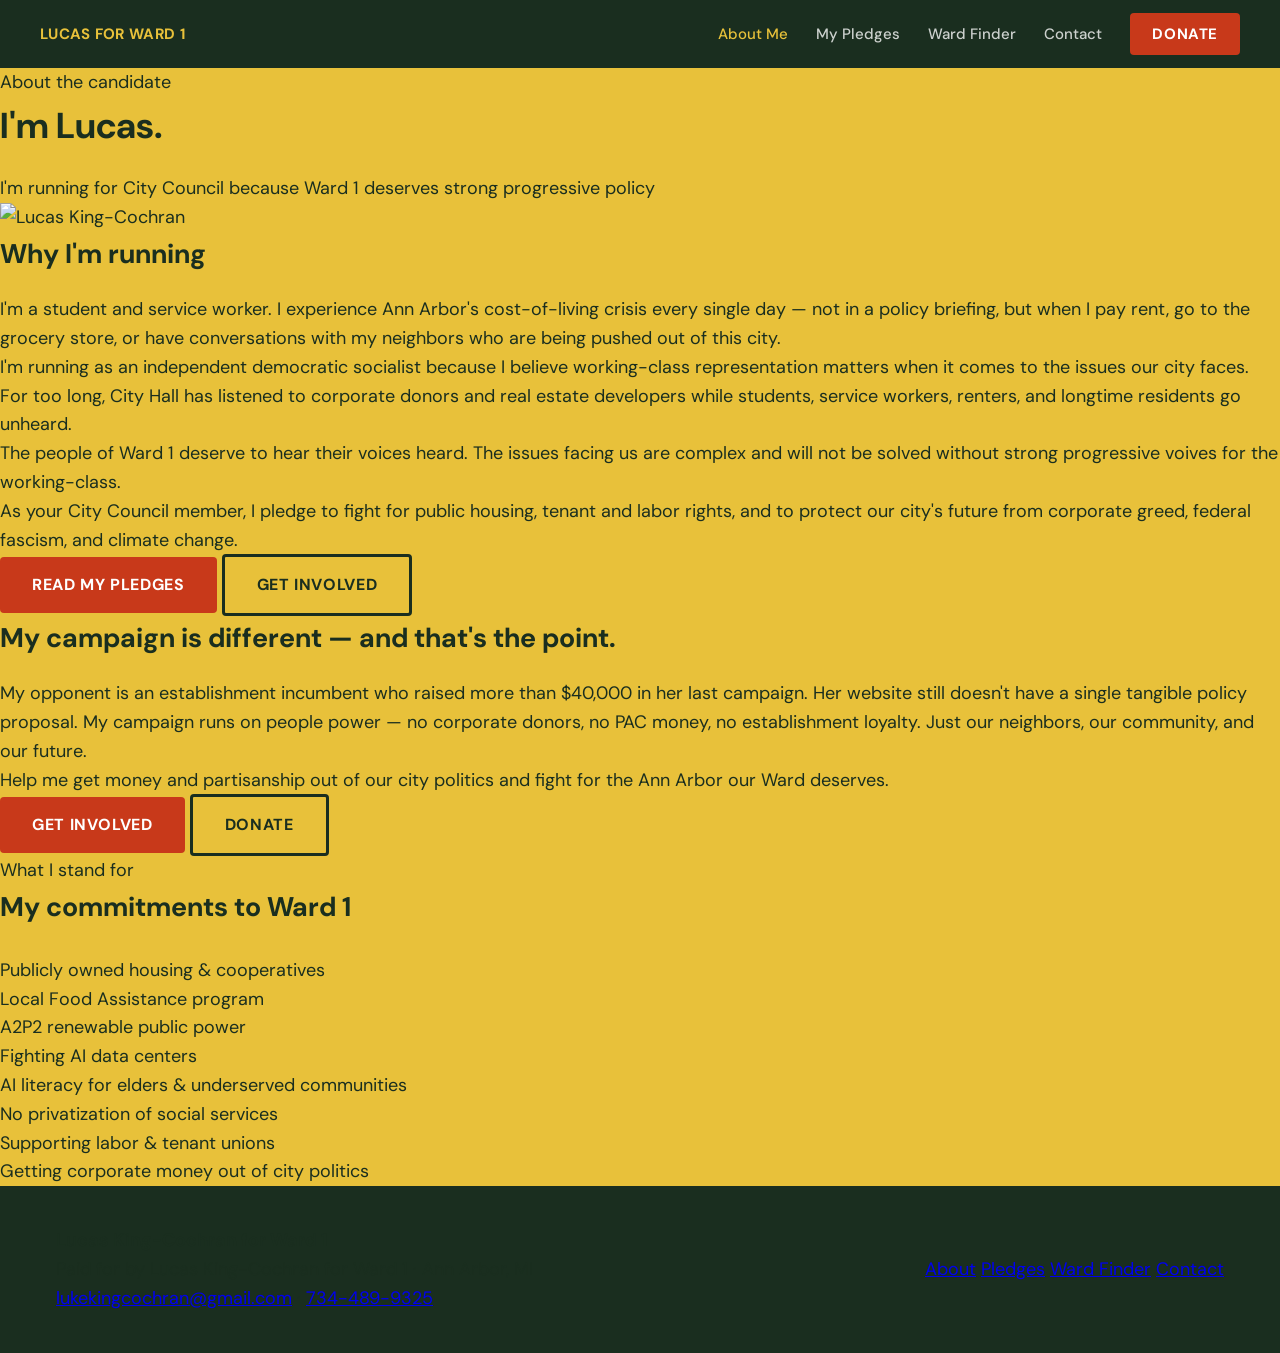
==== commit d6691d28: "Add files via upload" ====
--- a/about.html
+++ b/about.html
@@ -3,79 +3,79 @@
 <head>
 <meta charset="UTF-8">
 <meta name="viewport" content="width=device-width, initial-scale=1.0">
-<title>About Lucas — Lucas King-Cochran for Ward 1</title>
+<title>About Me — Lucas King-Cochran for Ward 1</title>
 <link rel="stylesheet" href="style.css">
 </head>
 <body>
 
 <nav>
-  <a href="index.html" class="nav-logo">Lucas King-Cochran for Ward 1</a>
+  <a href="index.html" class="nav-logo">Lucas for Ward 1</a>
   <button class="nav-toggle" onclick="document.querySelector('.nav-links').classList.toggle('open')" aria-label="Menu">
     <span></span><span></span><span></span>
   </button>
   <div class="nav-links">
-    <a href="about.html" class="active">About</a>
-    <a href="issues.html">Issues</a>
+    <a href="about.html" class="active">About Me</a>
+    <a href="issues.html">My Pledges</a>
+    <a href="ward-finder.html">Ward Finder</a>
     <a href="contact.html">Contact</a>
-    <a href="ward-finder.html">Ward Finder</a>
-    <a href="https://instagram.com" target="_blank" class="nav-icon" aria-label="Instagram">
-      <svg width="18" height="18" viewBox="0 0 24 24" fill="none" stroke="rgba(255,255,255,0.7)" stroke-width="2" stroke-linecap="round" stroke-linejoin="round"><rect x="2" y="2" width="20" height="20" rx="5"/><circle cx="12" cy="12" r="4"/><circle cx="17.5" cy="6.5" r="1" fill="rgba(255,255,255,0.7)" stroke="none"/></svg>
-    </a>
     <a href="contact.html#donate" class="nav-donate">Donate</a>
   </div>
 </nav>
 
-<div class="page-hero">
-  <div class="tag">About the candidate</div>
-  <h1>Who is Lucas?</h1>
-  <p>A student, service worker, and independent democratic socialist running a grassroots campaign for Ward 1.</p>
+<div class="block block-sage">
+  <div class="pill">About the candidate</div>
+  <h1 class="big">I'm Lucas.</h1>
+  <p class="lead" style="margin-top:20px">I'm running for City Council because Ward 1 deserves strong progressive policy</p>
 </div>
 
-<section class="content-section white">
-  <div class="photo-box" style="max-width:400px;margin-bottom:48px">
-    <svg viewBox="0 0 24 24"><path d="M12 12c2.7 0 4.8-2.1 4.8-4.8S14.7 2.4 12 2.4 7.2 4.5 7.2 7.2 9.3 12 12 12zm0 2.4c-3.2 0-9.6 1.6-9.6 4.8v2.4h19.2v-2.4c0-3.2-6.4-4.8-9.6-4.8z"/></svg>
-    <p>Add your photo here</p>
+<div class="block block-mid ruled">
+  <img src="headshot.jpeg" alt="Lucas King-Cochran" class="candidate-photo">
+
+  <h2 class="med" style="margin-bottom:20px">Why I'm running</h2>
+  <p class="body-text">I'm a student and service worker. I experience Ann Arbor's cost-of-living crisis every single day — not in a policy briefing, but when I pay rent, go to the grocery store, or have conversations with my neighbors who are being pushed out of this city.</p>
+  <p class="body-text">I'm running as an independent democratic socialist because I believe working-class representation matters when it comes to the issues our city faces. For too long, City Hall has listened to corporate donors and real estate developers while students, service workers, renters, and longtime residents go unheard.</p>
+  <p class="body-text">The people of Ward 1 deserve to hear their voices heard. The issues facing us are complex and will not be solved without strong progressive voives for the working-class.</p>
+  <p class="body-text">As your City Council member, I pledge to fight for public housing, tenant and labor rights, and to protect our city's future from corporate greed, federal fascism, and climate change.</p>
+  <div class="btns">
+    <a href="issues.html" class="btn btn-red">Read my pledges</a>
+    <a href="contact.html" class="btn btn-outline">Get involved</a>
   </div>
+</div>
 
-  <h2 style="font-family:'Playfair Display',serif;font-size:36px;font-weight:700;color:var(--green);margin-bottom:20px">My story</h2>
-  <p style="font-size:19px;line-height:1.8;color:#222;margin-bottom:20px;max-width:760px">Lucas King-Cochran is a student and service worker who experiences Ann Arbor's cost-of-living crisis firsthand — not in policy briefings, but in rent checks, grocery bills, and the daily reality of making ends meet in one of Michigan's most expensive cities.</p>
-  <p style="font-size:19px;line-height:1.8;color:#222;margin-bottom:20px;max-width:760px">He is running for Ann Arbor City Council in Ward 1 as an independent democratic socialist because he believes that working-class representation matters. For too long, City Hall has listened to corporate donors, real estate developers, and well-funded incumbents while students, service workers, renters, and longtime residents go unheard.</p>
-  <p style="font-size:19px;line-height:1.8;color:#222;margin-bottom:20px;max-width:760px">Corporate interests and privatization of city services have led to higher rent, higher taxes, and a lower quality of life. The streets of our historic neighborhoods are crumbling while we are assured that luxury apartments and hotels are the answer to our housing problem.</p>
-  <p style="font-size:19px;line-height:1.8;color:#222;margin-bottom:20px;max-width:760px">As your City Council member, Lucas pledges to fight for public housing, tenant and labor rights, and to protect our city's future from corporate greed, federal overreach, and climate change.</p>
+<div class="block block-deep">
+  <h2 class="med" style="margin-bottom:20px">My campaign is different — and that's the point.</h2>
+  <p class="body-text">My opponent is an establishment incumbent who raised more than $40,000 in her last campaign. Her website still doesn't have a single tangible policy proposal. My campaign runs on people power — no corporate donors, no PAC money, no establishment loyalty. Just our neighbors, our community, and our future.</p>
+  <p class="body-text">Help me get money and partisanship out of our city politics and fight for the Ann Arbor our Ward deserves.</p>
+  <div class="btns">
+    <a href="contact.html" class="btn btn-red">Get involved</a>
+    <a href="contact.html#donate" class="btn btn-outline">Donate</a>
+  </div>
+</div>
 
-  <h2 style="font-family:'Playfair Display',serif;font-size:36px;font-weight:700;color:var(--green);margin:48px 0 20px">About the campaign</h2>
-  <p style="font-size:19px;line-height:1.8;color:#222;margin-bottom:20px;max-width:760px">This campaign is a grassroots movement focused on making the voices of disenfranchised communities in Ward 1 heard. Lucas is running against an establishment, pro-police incumbent who raised more than $40,000 in her last campaign — and whose website still does not have a single tangible policy proposal.</p>
-  <p style="font-size:19px;line-height:1.8;color:#222;margin-bottom:32px;max-width:760px">No corporate money. No PAC backing. Just people power — and a commitment to the Ward 1 community.</p>
-
-  <div style="display:flex;gap:16px;flex-wrap:wrap">
-    <a href="contact.html" class="btn btn-red">Get Involved</a>
-    <a href="issues.html" class="btn btn-outline">Read the Platform</a>
+<div class="block block-sage ruled">
+  <div class="pill">What I stand for</div>
+  <h2 class="med" style="margin-bottom:28px">My commitments to Ward 1</h2>
+  <div class="commit-grid">
+    <div class="commit-item"><p>Publicly owned housing &amp; cooperatives</p></div>
+    <div class="commit-item"><p>Local Food Assistance program</p></div>
+    <div class="commit-item"><p>A2P2 renewable public power</p></div>
+    <div class="commit-item"><p>Fighting AI data centers</p></div>
+    <div class="commit-item"><p>AI literacy for elders &amp; underserved communities</p></div>
+    <div class="commit-item"><p>No privatization of social services</p></div>
+    <div class="commit-item"><p>Supporting labor &amp; tenant unions</p></div>
+    <div class="commit-item"><p>Getting corporate money out of city politics</p></div>
   </div>
-
-  <div class="sidebar-card" style="margin-top:56px;max-width:560px">
-    <h3>What Lucas is fighting for</h3>
-    <ul>
-      <li>Publicly owned, community-controlled housing</li>
-      <li>Expanded food and healthcare access</li>
-      <li>The A2P2 public power plan</li>
-      <li>Protection from AI data centers</li>
-      <li>AI literacy programs for all residents</li>
-      <li>Tenant and labor union rights</li>
-      <li>Support for local businesses</li>
-      <li>Getting corporate money out of city politics</li>
-    </ul>
-  </div>
-</section>
+</div>
 
 <footer>
-  <div class="footer-info">
+  <div>
     <strong>Lucas King-Cochran for Ward 1</strong>
-    <p>Paid for by Lucas King-Cochran for Ward 1 &nbsp;·&nbsp; Ann Arbor, MI<br>
-    <a href="mailto:lukekingcochran@gmail.com">lukekingcochran@gmail.com</a></p>
+    <p>Paid for by Lucas King-Cochran for Ward 1 · Ann Arbor, MI<br>
+    <a href="mailto:lukekingcochran@gmail.com">lukekingcochran@gmail.com</a> · <a href="tel:7344899325">734-489-9325</a></p>
   </div>
-  <div class="footer-links">
+  <div class="foot-links">
     <a href="about.html">About</a>
-    <a href="issues.html">Issues</a>
+    <a href="issues.html">Pledges</a>
     <a href="ward-finder.html">Ward Finder</a>
     <a href="contact.html">Contact</a>
   </div>
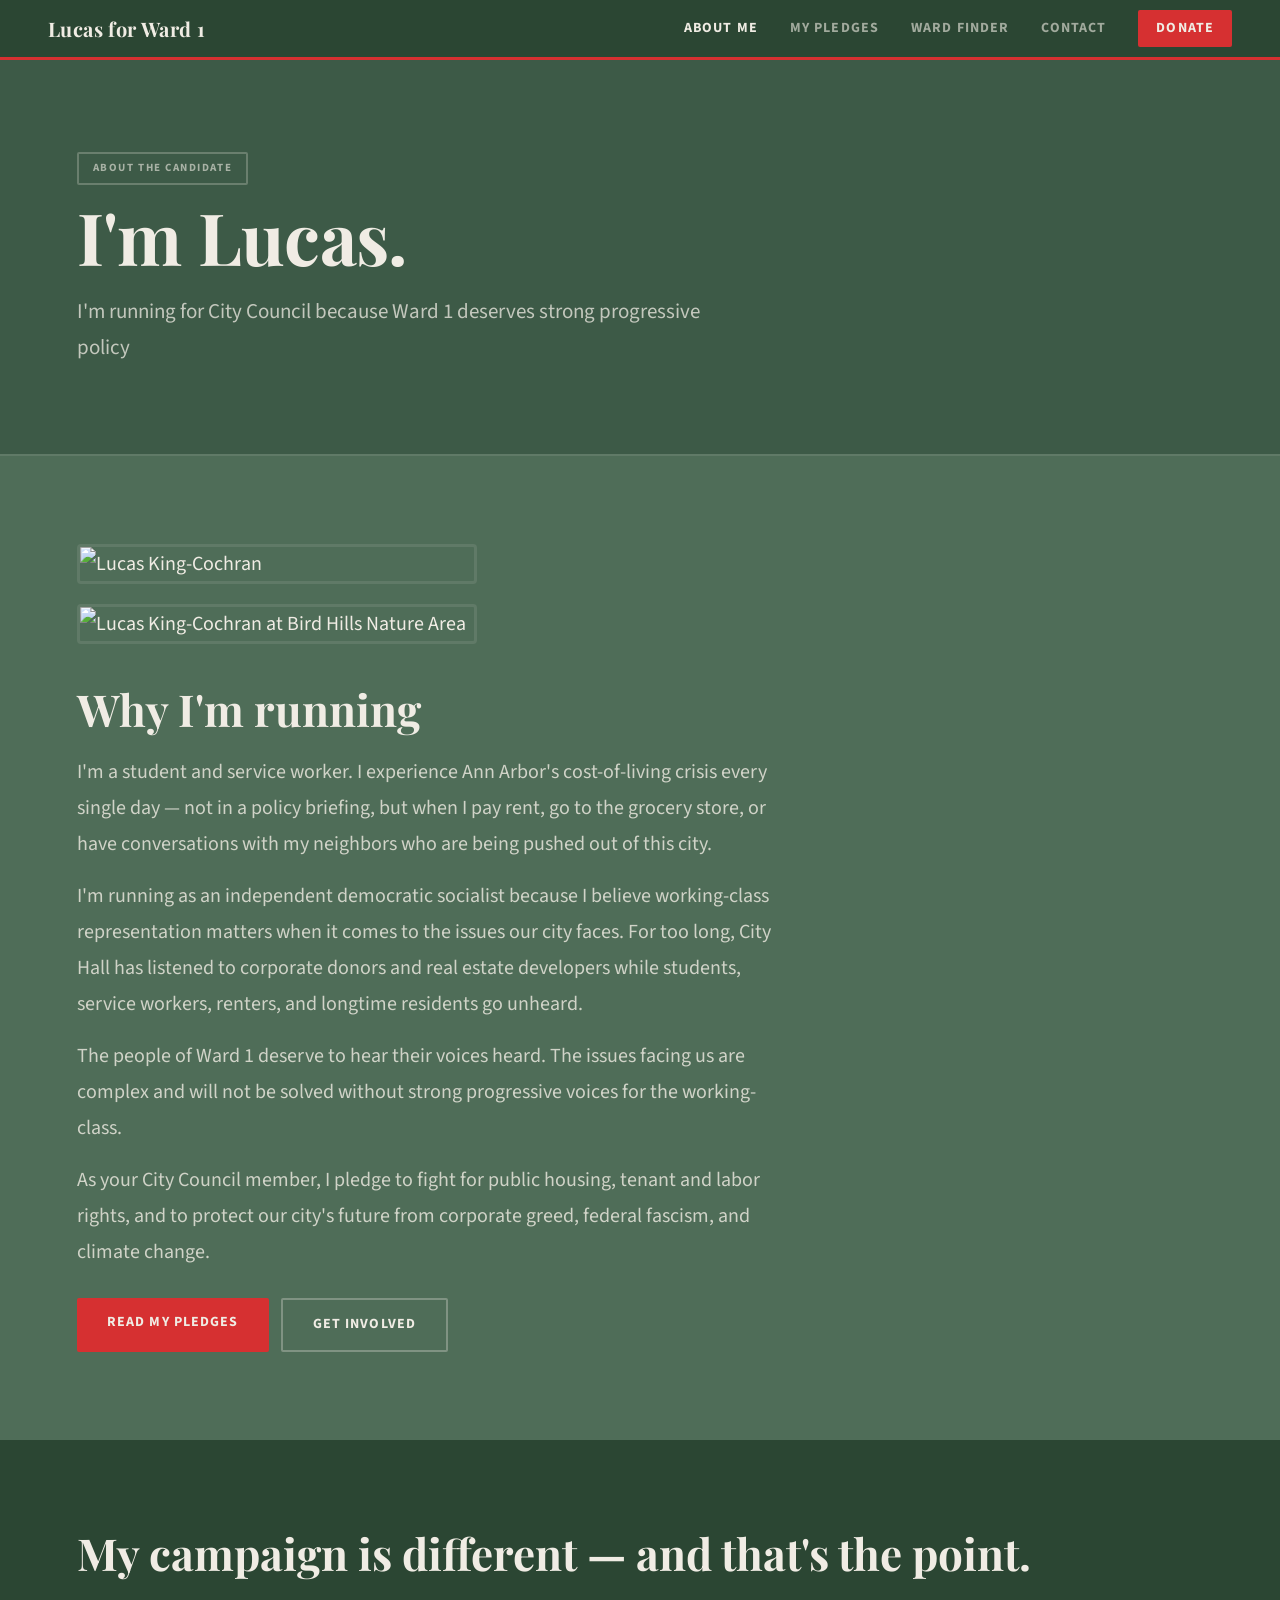
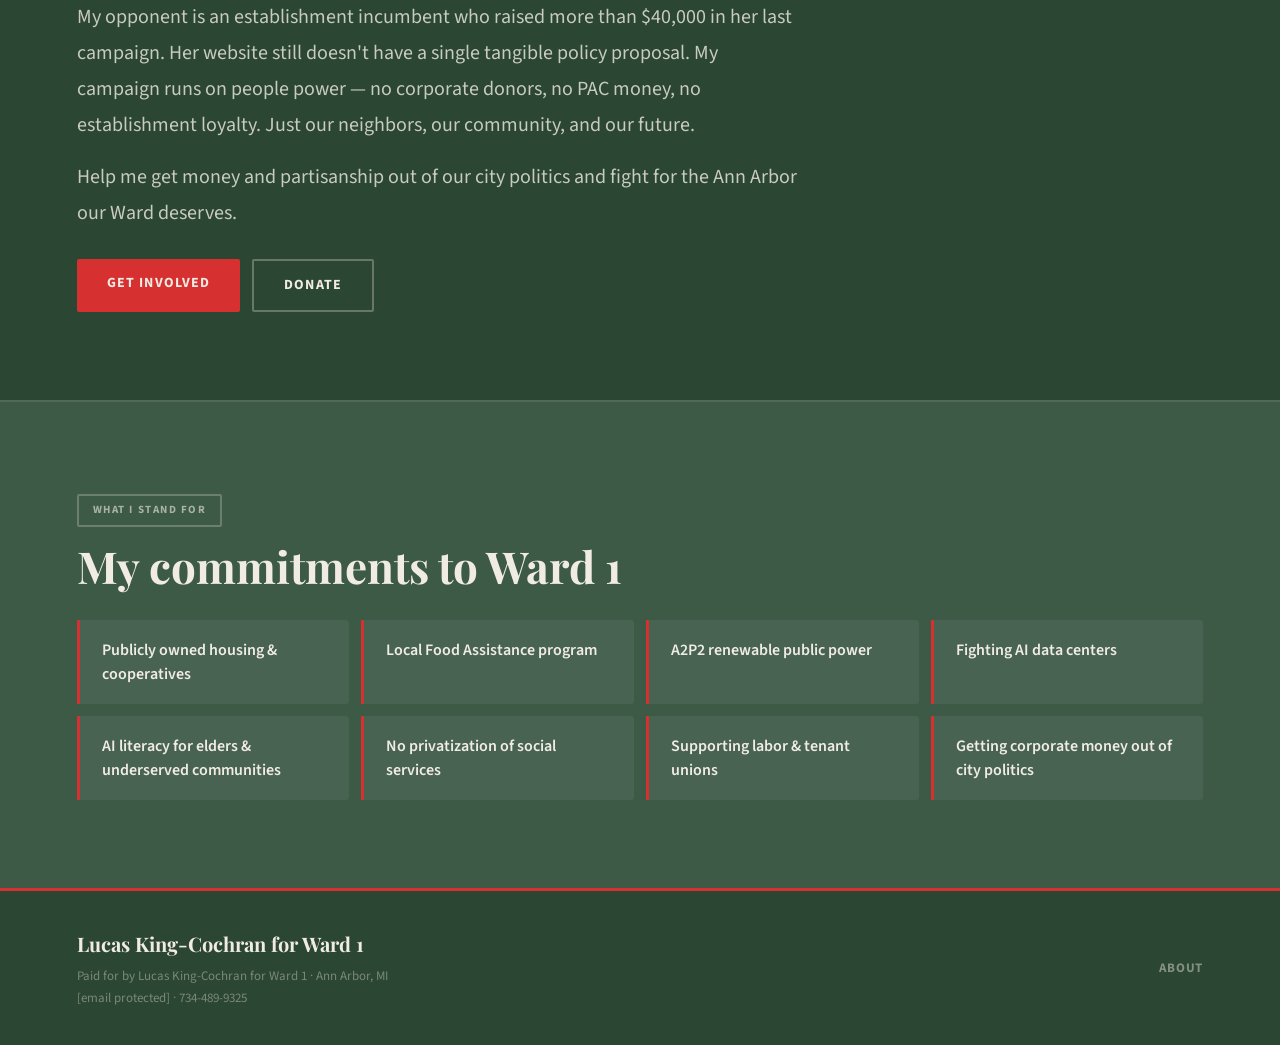
==== commit 75876424: "Add files via upload" ====
--- a/about.html
+++ b/about.html
@@ -30,11 +30,12 @@
 
 <div class="block block-mid ruled">
   <img src="headshot.jpeg" alt="Lucas King-Cochran" class="candidate-photo">
+  <img src="birdhills.jpeg" alt="Lucas King-Cochran at Bird Hills Nature Area" class="candidate-photo" style="margin-top:-20px">
 
   <h2 class="med" style="margin-bottom:20px">Why I'm running</h2>
   <p class="body-text">I'm a student and service worker. I experience Ann Arbor's cost-of-living crisis every single day — not in a policy briefing, but when I pay rent, go to the grocery store, or have conversations with my neighbors who are being pushed out of this city.</p>
   <p class="body-text">I'm running as an independent democratic socialist because I believe working-class representation matters when it comes to the issues our city faces. For too long, City Hall has listened to corporate donors and real estate developers while students, service workers, renters, and longtime residents go unheard.</p>
-  <p class="body-text">The people of Ward 1 deserve to hear their voices heard. The issues facing us are complex and will not be solved without strong progressive voives for the working-class.</p>
+  <p class="body-text">The people of Ward 1 deserve to hear their voices heard. The issues facing us are complex and will not be solved without strong progressive voices for the working-class.</p>
   <p class="body-text">As your City Council member, I pledge to fight for public housing, tenant and labor rights, and to protect our city's future from corporate greed, federal fascism, and climate change.</p>
   <div class="btns">
     <a href="issues.html" class="btn btn-red">Read my pledges</a>
@@ -71,15 +72,8 @@
   <div>
     <strong>Lucas King-Cochran for Ward 1</strong>
     <p>Paid for by Lucas King-Cochran for Ward 1 · Ann Arbor, MI<br>
-    <a href="mailto:lukekingcochran@gmail.com">lukekingcochran@gmail.com</a> · <a href="tel:7344899325">734-489-9325</a></p>
+    <a href="/cdn-cgi/l/email-protection#7a160f111f1113141d19151912081b143a1d171b131654191517"><span class="__cf_email__" data-cfemail="523e273937393b3c35313d313a20333c12353f333b3e7c313d3f">[email&#160;protected]</span></a> · <a href="tel:7344899325">734-489-9325</a></p>
   </div>
   <div class="foot-links">
     <a href="about.html">About</a>
-    <a href="issues.html">Pledges</a>
-    <a href="ward-finder.html">Ward Finder</a>
-    <a href="contact.html">Contact</a>
-  </div>
-</footer>
-
-</body>
-</html>
+    <a href="
--- a/style.css
+++ b/style.css
@@ -1,163 +1,166 @@
-@import url('https://fonts.googleapis.com/css2?family=Playfair+Display:wght@700;900&family=DM+Sans:wght@400;500;700&display=swap');
+@import url('https://fonts.googleapis.com/css2?family=Playfair+Display:ital,wght@0,400;0,700;0,900;1,400;1,700&family=Source+Sans+3:wght@400;600;700&display=swap');
 
-*, *::before, *::after { box-sizing: border-box; margin: 0; padding: 0; }
+*,*::before,*::after{box-sizing:border-box;margin:0;padding:0}
 
-:root {
-  --green: #1a2e1f;
-  --red: #c8391a;
-  --yellow: #e8c13a;
-  --white: #ffffff;
+:root{
+  --deep:#2b4633;
+  --sage:#3d5a47;
+  --mid:#4f6d58;
+  --light:#6a8a74;
+  --pale:#dce5de;
+  --cream:#f0ece4;
+  --red:#d63031;
+  --red-dark:#b52526;
+  --text-light:#f0ece4;
+  --text-dark:#1e3326;
+  --BIG:clamp(40px,7vw,72px);
+  --MED:clamp(28px,4.5vw,44px);
+  --body:clamp(17px,2vw,20px);
 }
 
-html { scroll-behavior: smooth; }
-body { font-family: 'DM Sans', sans-serif; background: var(--yellow); color: var(--green); line-height: 1.6; font-size: 18px; }
+html{scroll-behavior:smooth}
+body{font-family:'Source Sans 3',sans-serif;background:var(--sage);color:var(--text-light);font-size:var(--body);line-height:1.7;overflow-x:hidden}
 
-/* NAV */
-nav { background: var(--green); padding: 0 40px; height: 68px; display: flex; align-items: center; justify-content: space-between; position: sticky; top: 0; z-index: 100; }
-.nav-logo { color: var(--yellow); font-weight: 700; font-size: 15px; letter-spacing: 0.02em; text-decoration: none; text-transform: uppercase; }
-.nav-links { display: flex; align-items: center; gap: 28px; }
-.nav-links a { color: rgba(255,255,255,0.78); font-size: 15px; font-weight: 500; text-decoration: none; transition: color 0.15s; }
-.nav-links a:hover, .nav-links a.active { color: var(--yellow); }
-.nav-donate { background: var(--red) !important; color: #fff !important; font-weight: 700 !important; padding: 9px 22px; border-radius: 4px; text-transform: uppercase; font-size: 14px; letter-spacing: 0.04em; }
-.nav-icon svg { display: block; }
-.nav-toggle { display: none; background: none; border: none; cursor: pointer; padding: 4px; }
-.nav-toggle span { display: block; width: 24px; height: 2.5px; background: #fff; margin: 5px 0; border-radius: 2px; }
+body{animation:fadeIn .4s ease}
+@keyframes fadeIn{from{opacity:0;transform:translateY(8px)}to{opacity:1;transform:translateY(0)}}
 
-/* BUTTONS */
-.btn { display: inline-block; font-size: 16px; font-weight: 700; padding: 15px 32px; border-radius: 4px; text-decoration: none; text-transform: uppercase; letter-spacing: 0.04em; transition: 0.15s; cursor: pointer; border: none; font-family: 'DM Sans', sans-serif; }
-.btn-green { background: var(--green); color: var(--yellow); }
-.btn-green:hover { background: #0e1c12; }
-.btn-red { background: var(--red); color: #fff; }
-.btn-red:hover { background: #a82e15; }
-.btn-outline { background: transparent; color: var(--green); border: 3px solid var(--green); }
-.btn-outline:hover { background: var(--green); color: var(--yellow); }
-.btn-outline-white { background: transparent; color: #fff; border: 3px solid rgba(255,255,255,0.55); }
-.btn-outline-white:hover { background: rgba(255,255,255,0.1); }
+/* ── NAV ── */
+nav{background:var(--deep);display:flex;align-items:center;justify-content:space-between;padding:0 clamp(20px,4vw,48px);height:60px;position:sticky;top:0;z-index:100;border-bottom:3px solid var(--red)}
+.nav-logo{color:var(--cream);font-family:'Playfair Display',serif;font-size:20px;font-weight:700;letter-spacing:.02em;text-decoration:none}
+.nav-links{display:flex;align-items:center;gap:clamp(16px,2.5vw,32px)}
+.nav-links a{color:rgba(240,236,228,.6);font-size:14px;font-weight:700;text-decoration:none;text-transform:uppercase;letter-spacing:.08em;transition:color .2s}
+.nav-links a:hover,.nav-links a.active{color:var(--cream)}
+.nav-donate{background:var(--red)!important;color:var(--cream)!important;padding:7px 18px;border-radius:2px;transition:background .2s!important}
+.nav-donate:hover{background:var(--red-dark)!important}
+.nav-toggle{display:none;background:none;border:none;cursor:pointer;padding:4px}
+.nav-toggle span{display:block;width:24px;height:2px;background:var(--cream);margin:5px 0;border-radius:1px}
 
-/* HERO */
-.hero { background: var(--yellow); padding: 72px 56px 64px; border-bottom: 6px solid var(--green); }
-.hero-tag { display: inline-block; background: var(--green); color: var(--yellow); font-size: 13px; font-weight: 700; letter-spacing: 0.1em; text-transform: uppercase; padding: 6px 16px; border-radius: 2px; margin-bottom: 28px; }
-.hero h1 { font-family: 'Playfair Display', serif; font-size: 72px; font-weight: 900; color: var(--green); line-height: 1.0; margin-bottom: 28px; }
-.hero h1 em { color: var(--red); font-style: normal; }
-.hero-intro { font-size: 22px; line-height: 1.65; color: var(--green); max-width: 680px; font-weight: 500; margin-bottom: 36px; }
-.hero-btns { display: flex; gap: 16px; flex-wrap: wrap; }
+/* ── BLOCKS ── */
+.block{padding:clamp(52px,8vw,88px) clamp(24px,6vw,80px)}
+.block-deep{background:var(--deep)}
+.block-sage{background:var(--sage)}
+.block-mid{background:var(--mid)}
+.block-light{background:var(--light)}
+.block-pale{background:var(--pale);color:var(--text-dark)}
+.block-red{background:var(--red)}
 
-/* RED STATEMENT BAND */
-.statement-band { background: var(--red); padding: 52px 56px; border-bottom: 6px solid var(--green); }
-.statement-band h2 { font-family: 'Playfair Display', serif; font-size: 40px; font-weight: 900; color: #fff; line-height: 1.2; margin-bottom: 20px; max-width: 820px; }
-.statement-band p { font-size: 20px; line-height: 1.7; color: rgba(255,255,255,0.9); max-width: 760px; }
+.ruled{border-top:2px solid rgba(240,236,228,.1)}
 
-/* PILLARS */
-.pillars { background: var(--green); padding: 64px 56px; border-bottom: 6px solid var(--yellow); }
-.pillars-label { font-size: 13px; font-weight: 700; letter-spacing: 0.12em; text-transform: uppercase; color: var(--yellow); margin-bottom: 12px; }
-.pillars h2 { font-family: 'Playfair Display', serif; font-size: 44px; font-weight: 900; color: #fff; margin-bottom: 48px; line-height: 1.1; }
-.pillars-grid { display: grid; grid-template-columns: repeat(3,1fr); gap: 24px; }
-.pillar { background: var(--yellow); border-radius: 6px; padding: 32px 28px; display: flex; flex-direction: column; gap: 14px; }
-.pillar-num { font-size: 12px; font-weight: 700; letter-spacing: 0.12em; text-transform: uppercase; color: var(--red); }
-.pillar h3 { font-family: 'Playfair Display', serif; font-size: 26px; font-weight: 700; color: var(--green); line-height: 1.2; }
-.pillar p { font-size: 16px; line-height: 1.7; color: #2a3d2e; flex: 1; }
-.pillar a { font-size: 14px; font-weight: 700; color: var(--red); text-decoration: none; text-transform: uppercase; letter-spacing: 0.06em; }
-.pillar a:hover { text-decoration: underline; }
+/* ── TYPOGRAPHY ── */
+.big{font-family:'Playfair Display',serif;font-size:var(--BIG);line-height:1.05;letter-spacing:-.01em;font-weight:700;color:var(--cream)}
+.med{font-family:'Playfair Display',serif;font-size:var(--MED);line-height:1.15;font-weight:700;color:var(--cream)}
+.lead{font-size:clamp(17px,2.2vw,21px);line-height:1.7;max-width:640px;font-weight:400;color:rgba(240,236,228,.75)}
+.body-text{font-size:clamp(17px,1.8vw,20px);line-height:1.8;max-width:720px;color:rgba(240,236,228,.8)}
+.body-text+.body-text{margin-top:16px}
+.body-text a{color:var(--cream);font-weight:700;text-decoration:underline;text-decoration-color:var(--red);text-underline-offset:3px}
 
-/* ABOUT SECTION */
-.about-section { background: var(--white); padding: 64px 56px; border-bottom: 6px solid var(--yellow); }
-.about-section .label { font-size: 13px; font-weight: 700; letter-spacing: 0.12em; text-transform: uppercase; color: var(--red); margin-bottom: 12px; }
-.about-section h2 { font-family: 'Playfair Display', serif; font-size: 44px; font-weight: 900; color: var(--green); margin-bottom: 24px; line-height: 1.15; }
-.about-section p { font-size: 19px; line-height: 1.75; color: #222; max-width: 760px; margin-bottom: 20px; }
+/* pale block overrides */
+.block-pale .big,.block-pale .med{color:var(--text-dark)}
+.block-pale .lead{color:rgba(30,51,38,.6)}
+.block-pale .body-text{color:rgba(30,51,38,.75)}
+.block-pale .body-text a{color:var(--red)}
 
-/* SIGNUP */
-.signup { background: var(--yellow); padding: 64px 56px; border-top: 6px solid var(--green); text-align: center; }
-.signup .label { font-size: 13px; font-weight: 700; letter-spacing: 0.12em; text-transform: uppercase; color: var(--red); margin-bottom: 12px; }
-.signup h2 { font-family: 'Playfair Display', serif; font-size: 44px; font-weight: 900; color: var(--green); margin-bottom: 12px; }
-.signup p { font-size: 18px; color: var(--green); margin-bottom: 32px; }
-.signup-form { display: flex; max-width: 500px; margin: 0 auto; border: 3px solid var(--green); border-radius: 4px; overflow: hidden; }
-.signup-form input { flex: 1; padding: 14px 18px; font-size: 16px; font-family: 'DM Sans', sans-serif; border: none; outline: none; background: #fff; color: var(--green); }
-.signup-form button { background: var(--green); color: var(--yellow); font-size: 14px; font-weight: 700; padding: 14px 24px; border: none; font-family: 'DM Sans', sans-serif; text-transform: uppercase; letter-spacing: 0.05em; cursor: pointer; white-space: nowrap; }
-.signup-form button:hover { background: #0e1c12; }
+/* ── PILL ── */
+.pill{display:inline-block;font-size:11px;font-weight:700;letter-spacing:.14em;text-transform:uppercase;padding:5px 14px;border-radius:2px;margin-bottom:14px;border:2px solid rgba(240,236,228,.25);color:rgba(240,236,228,.6)}
+.pill.red{color:var(--red);border-color:var(--red)}
+.block-pale .pill{border-color:rgba(30,51,38,.2);color:rgba(30,51,38,.5)}
 
-/* FOOTER */
-footer { background: var(--green); padding: 40px 56px; display: flex; align-items: center; justify-content: space-between; gap: 24px; flex-wrap: wrap; }
-.footer-info strong { display: block; color: var(--yellow); font-size: 15px; margin-bottom: 6px; }
-.footer-info p, .footer-info a { color: rgba(255,255,255,0.5); font-size: 13px; line-height: 1.7; text-decoration: none; }
-.footer-links { display: flex; gap: 24px; flex-wrap: wrap; }
-.footer-links a { color: rgba(255,255,255,0.6); font-size: 14px; text-decoration: none; }
-.footer-links a:hover { color: var(--yellow); }
+/* ── BUTTONS ── */
+.btn{display:inline-block;font-size:14px;font-weight:700;padding:13px 30px;border-radius:2px;text-decoration:none;text-transform:uppercase;letter-spacing:.08em;transition:.2s;border:none;font-family:'Source Sans 3',sans-serif;cursor:pointer}
+.btn-red{background:var(--red);color:var(--cream)}
+.btn-red:hover{background:var(--red-dark)}
+.btn-deep{background:var(--deep);color:var(--cream)}
+.btn-deep:hover{background:#1e3326}
+.btn-outline{background:transparent;border:2px solid rgba(240,236,228,.3);color:var(--cream)}
+.btn-outline:hover{background:rgba(240,236,228,.08)}
+.block-pale .btn-outline{border-color:rgba(30,51,38,.25);color:var(--text-dark)}
+.block-pale .btn-outline:hover{background:rgba(30,51,38,.06)}
+.btns{display:flex;gap:12px;flex-wrap:wrap;margin-top:28px}
 
-/* PAGE HERO */
-.page-hero { background: var(--yellow); padding: 64px 56px 56px; border-bottom: 6px solid var(--green); }
-.page-hero .tag { display: inline-block; background: var(--green); color: var(--yellow); font-size: 12px; font-weight: 700; letter-spacing: 0.1em; text-transform: uppercase; padding: 5px 14px; border-radius: 2px; margin-bottom: 20px; }
-.page-hero h1 { font-family: 'Playfair Display', serif; font-size: 56px; font-weight: 900; color: var(--green); line-height: 1.05; margin-bottom: 16px; }
-.page-hero p { font-size: 20px; color: var(--green); max-width: 640px; line-height: 1.65; }
+/* ── ISSUE BLOCKS ── */
+.issue-num{font-family:'Playfair Display',serif;font-size:64px;line-height:1;color:var(--red)!important;font-weight:900;margin-bottom:-8px;opacity:.5}
+.issue-title{font-family:'Playfair Display',serif;font-size:clamp(32px,5vw,52px);line-height:1.05;margin-bottom:18px;font-weight:700;color:var(--cream)}
+.issue-sub{display:flex;flex-direction:column;gap:18px}
+.pledge{border-left:3px solid var(--red);padding:16px 24px;background:rgba(240,236,228,.06);border-radius:0 3px 3px 0}
+.pledge strong{display:block;font-size:13px;font-weight:700;letter-spacing:.1em;text-transform:uppercase;color:var(--red);margin-bottom:6px}
+.pledge p{font-size:clamp(16px,1.8vw,19px);line-height:1.7;color:rgba(240,236,228,.8)}
 
-/* CONTENT SECTIONS */
-.content-section { padding: 64px 56px; }
-.content-section.white { background: var(--white); }
-.content-section.yellow { background: var(--yellow); }
-.content-section.green { background: var(--green); }
-.content-section h2 { font-family: 'Playfair Display', serif; font-size: 36px; font-weight: 700; color: var(--green); margin-bottom: 20px; line-height: 1.2; }
-.content-section.green h2 { color: #fff; }
-.content-section p { font-size: 18px; line-height: 1.8; color: #222; margin-bottom: 20px; max-width: 760px; }
-.content-section.green p { color: rgba(255,255,255,0.82); }
+.block-pale .issue-num{color:rgba(30,51,38,.05)}
+.block-pale .issue-title{color:var(--text-dark)}
+.block-pale .pledge{background:rgba(30,51,38,.04)}
+.block-pale .pledge p{color:rgba(30,51,38,.75)}
 
-/* ABOUT PAGE */
-.sidebar-card { background: var(--yellow); border-left: 6px solid var(--red); padding: 28px; margin-bottom: 24px; border-radius: 0 6px 6px 0; }
-.sidebar-card h3 { font-size: 13px; font-weight: 700; letter-spacing: 0.1em; text-transform: uppercase; color: var(--red); margin-bottom: 16px; }
-.sidebar-card ul { list-style: none; display: flex; flex-direction: column; gap: 10px; }
-.sidebar-card ul li { font-size: 17px; color: var(--green); padding-left: 20px; position: relative; line-height: 1.5; font-weight: 500; }
-.sidebar-card ul li::before { content: '→'; position: absolute; left: 0; color: var(--red); }
+/* ── CONTACT ── */
+.contact-grid{display:grid;grid-template-columns:1fr 1fr;gap:clamp(32px,6vw,72px);align-items:start}
+.form-group{display:flex;flex-direction:column;gap:6px;margin-bottom:16px}
+.form-group label{font-size:12px;font-weight:700;color:rgba(240,236,228,.5);text-transform:uppercase;letter-spacing:.1em}
+.form-group input,.form-group textarea{padding:12px 16px;border:2px solid rgba(240,236,228,.15);border-radius:2px;font-size:16px;font-family:'Source Sans 3',sans-serif;color:var(--cream);background:rgba(240,236,228,.07);outline:none;transition:border-color .2s}
+.form-group input::placeholder,.form-group textarea::placeholder{color:rgba(240,236,228,.25)}
+.form-group input:focus,.form-group textarea:focus{border-color:var(--red)}
+.form-group textarea{resize:vertical;min-height:140px}
+.form-row{display:grid;grid-template-columns:1fr 1fr;gap:16px}
+.form-check{display:flex;align-items:center;gap:10px;font-size:15px;color:rgba(240,236,228,.6)}
+.form-check input{width:18px;height:18px;accent-color:var(--red)}
+.contact-info{display:flex;flex-direction:column;gap:20px}
+.contact-card{background:rgba(0,0,0,.15);color:var(--cream);padding:28px 32px;border-radius:3px}
+.contact-card h3{font-family:'Playfair Display',serif;font-size:24px;color:var(--cream);margin-bottom:6px;font-weight:700}
+.contact-card a{font-size:18px;font-weight:600;color:var(--cream);text-decoration:none;display:block;opacity:.85}
+.contact-card a:hover{opacity:1}
+.contact-card p{font-size:15px;color:rgba(240,236,228,.5);margin-top:8px;line-height:1.6}
+.contact-card.red-card{background:var(--red)}
 
-/* ISSUES */
-.issues-placeholder { background: var(--white); border: 4px solid var(--yellow); border-radius: 6px; padding: 80px 40px; text-align: center; max-width: 640px; margin: 0 auto; }
-.issues-placeholder h2 { font-family: 'Playfair Display', serif; font-size: 36px; color: var(--green); margin-bottom: 16px; }
-.issues-placeholder p { font-size: 18px; color: #444; line-height: 1.7; margin-bottom: 28px; }
+/* ── WARD FINDER ── */
+.map-wrap{border:3px solid rgba(240,236,228,.12);border-radius:4px;overflow:hidden;margin-top:36px}
+.map-wrap iframe{display:block;width:100%;height:680px;border:none}
 
-/* CONTACT */
-.contact-grid { display: grid; grid-template-columns: 1fr 380px; gap: 64px; align-items: start; }
-.contact-form { display: flex; flex-direction: column; gap: 18px; }
-.form-row { display: grid; grid-template-columns: 1fr 1fr; gap: 16px; }
-.form-group { display: flex; flex-direction: column; gap: 8px; }
-.form-group label { font-size: 15px; font-weight: 700; color: var(--green); }
-.form-group input, .form-group textarea { padding: 13px 16px; border: 2.5px solid var(--green); border-radius: 4px; font-size: 16px; font-family: 'DM Sans', sans-serif; color: var(--green); background: #fff; outline: none; }
-.form-group input:focus, .form-group textarea:focus { border-color: var(--red); }
-.form-group textarea { resize: vertical; min-height: 140px; }
-.form-submit { background: var(--red); color: #fff; border: none; border-radius: 4px; padding: 15px 32px; font-size: 16px; font-weight: 700; font-family: 'DM Sans', sans-serif; text-transform: uppercase; letter-spacing: 0.04em; cursor: pointer; align-self: flex-start; }
-.form-submit:hover { background: #a82e15; }
-.contact-sidebar { display: flex; flex-direction: column; gap: 20px; }
-.contact-card { background: var(--yellow); border-radius: 6px; padding: 28px; border-left: 6px solid var(--green); }
-.contact-card.red-card { border-left-color: var(--red); }
-.contact-card h3 { font-size: 12px; font-weight: 700; letter-spacing: 0.1em; text-transform: uppercase; color: var(--green); margin-bottom: 10px; }
-.contact-card.red-card h3 { color: var(--red); }
-.contact-card a { font-size: 20px; font-weight: 700; color: var(--green); text-decoration: none; display: block; }
-.contact-card a:hover { color: var(--red); }
-.contact-card p { font-size: 15px; color: #333; margin-top: 8px; line-height: 1.6; }
+/* ── CANDIDATE PHOTO ── */
+.candidate-photo{width:100%;max-width:400px;border-radius:4px;display:block;margin-bottom:40px;border:3px solid rgba(240,236,228,.1)}
 
-/* WARD FINDER */
-.ward-intro p { font-size: 19px; line-height: 1.75; color: var(--green); margin-bottom: 16px; max-width: 680px; }
-.ward-intro a { color: var(--red); font-weight: 700; }
-.map-frame { border-radius: 8px; overflow: hidden; border: 4px solid var(--green); margin-top: 32px; }
-.map-frame iframe { display: block; width: 100%; height: 680px; border: none; }
+/* ── HERO IMAGE ── */
+.hero-img-wrap{margin-top:40px;border-radius:4px;overflow:hidden;max-width:720px;border:3px solid rgba(240,236,228,.1)}
+.hero-img-wrap img{display:block;width:100%;height:auto}
 
-/* PHOTO BOX */
-.photo-box { background: #2d4a36; border-radius: 6px; padding: 48px 32px; display: flex; flex-direction: column; align-items: center; justify-content: center; gap: 12px; border: 3px dashed rgba(255,255,255,0.2); text-align: center; }
-.photo-box svg { width: 56px; height: 56px; fill: rgba(255,255,255,0.3); }
-.photo-box p { font-size: 13px; color: rgba(255,255,255,0.4); letter-spacing: 0.08em; text-transform: uppercase; }
-.photo-box img { width: 100%; border-radius: 4px; display: block; }
+/* ── SIGNUP ── */
+.signup-row{display:flex;max-width:460px;border:2px solid rgba(240,236,228,.2);border-radius:2px;overflow:hidden}
+.signup-row input{flex:1;padding:13px 16px;font-size:16px;font-family:'Source Sans 3',sans-serif;border:none;outline:none;background:rgba(240,236,228,.07);color:var(--cream)}
+.signup-row input::placeholder{color:rgba(240,236,228,.25)}
+.signup-row button{background:var(--red);color:var(--cream);font-size:13px;font-weight:700;padding:13px 20px;border:none;font-family:'Source Sans 3',sans-serif;text-transform:uppercase;letter-spacing:.08em;cursor:pointer;white-space:nowrap;transition:background .2s}
+.signup-row button:hover{background:var(--red-dark)}
 
-/* RESPONSIVE */
-@media (max-width: 860px) {
-  nav { padding: 0 20px; }
-  .nav-links { display: none; flex-direction: column; position: absolute; top: 68px; left: 0; right: 0; background: var(--green); padding: 20px; gap: 16px; z-index: 99; }
-  .nav-links.open { display: flex; }
-  .nav-toggle { display: block; }
-  .hero, .statement-band, .pillars, .about-section, .signup, .content-section, .page-hero { padding-left: 24px; padding-right: 24px; }
-  .hero h1 { font-size: 48px; }
-  .hero-intro { font-size: 18px; }
-  .statement-band h2 { font-size: 30px; }
-  .statement-band p { font-size: 17px; }
-  .pillars h2, .about-section h2, .signup h2 { font-size: 34px; }
-  .pillars-grid { grid-template-columns: 1fr; }
-  .contact-grid { grid-template-columns: 1fr; }
-  .form-row { grid-template-columns: 1fr; }
-  .page-hero h1 { font-size: 40px; }
-  footer { padding: 32px 24px; flex-direction: column; align-items: flex-start; }
+/* ── COMMITMENT GRID ── */
+.commit-grid{display:grid;grid-template-columns:repeat(auto-fit,minmax(250px,1fr));gap:12px}
+.commit-item{padding:18px 22px;border-left:3px solid var(--red);background:rgba(240,236,228,.06);border-radius:0 3px 3px 0}
+.commit-item p{font-size:16px;color:var(--cream);font-weight:600;line-height:1.5}
+
+/* ── PLEDGE CARDS ── */
+.pledge-cards{display:grid;grid-template-columns:repeat(auto-fit,minmax(260px,1fr));gap:20px}
+.pledge-card{background:rgba(0,0,0,.15);border-radius:3px;padding:30px 26px;border-top:3px solid var(--red)}
+.pledge-card .num{font-family:'Playfair Display',serif;font-size:44px;color:var(--red);line-height:1;font-weight:900;opacity:.4}
+.pledge-card .card-title{font-family:'Playfair Display',serif;font-size:26px;color:var(--cream);margin-bottom:10px;font-weight:700}
+.pledge-card p{font-size:16px;line-height:1.7;color:rgba(240,236,228,.7)}
+.pledge-card a{display:inline-block;margin-top:12px;font-size:13px;font-weight:700;color:var(--red);text-transform:uppercase;letter-spacing:.08em;text-decoration:none;transition:opacity .2s}
+.pledge-card a:hover{opacity:.7}
+
+/* ── FORM STATUS ── */
+.form-status{padding:16px 20px;border-radius:3px;font-size:16px;font-weight:600;margin-top:16px;display:none}
+.form-status.success{display:block;background:rgba(240,236,228,.1);color:var(--cream)}
+.form-status.error{display:block;background:rgba(214,48,49,.2);color:var(--cream)}
+
+/* ── FOOTER ── */
+footer{background:var(--deep);border-top:3px solid var(--red);padding:36px clamp(24px,6vw,80px);display:flex;align-items:center;justify-content:space-between;gap:24px;flex-wrap:wrap}
+footer strong{display:block;color:var(--cream);font-family:'Playfair Display',serif;font-size:20px;margin-bottom:4px}
+footer p,footer a{color:rgba(240,236,228,.4);font-size:13px;text-decoration:none;line-height:1.7}
+.foot-links{display:flex;gap:20px;flex-wrap:wrap}
+.foot-links a{color:rgba(240,236,228,.45);font-size:13px;font-weight:700;text-decoration:none;text-transform:uppercase;letter-spacing:.06em;transition:color .2s}
+.foot-links a:hover{color:var(--cream)}
+
+/* ── RESPONSIVE ── */
+@media(max-width:840px){
+  nav{padding:0 20px}
+  .nav-links{display:none;flex-direction:column;position:absolute;top:60px;left:0;right:0;background:var(--deep);padding:20px;gap:14px;border-bottom:3px solid var(--red);z-index:99}
+  .nav-links.open{display:flex}
+  .nav-toggle{display:block}
+  .contact-grid,.form-row{grid-template-columns:1fr}
+  footer{flex-direction:column;align-items:flex-start}
+  .issue-num{font-size:44px}
 }
